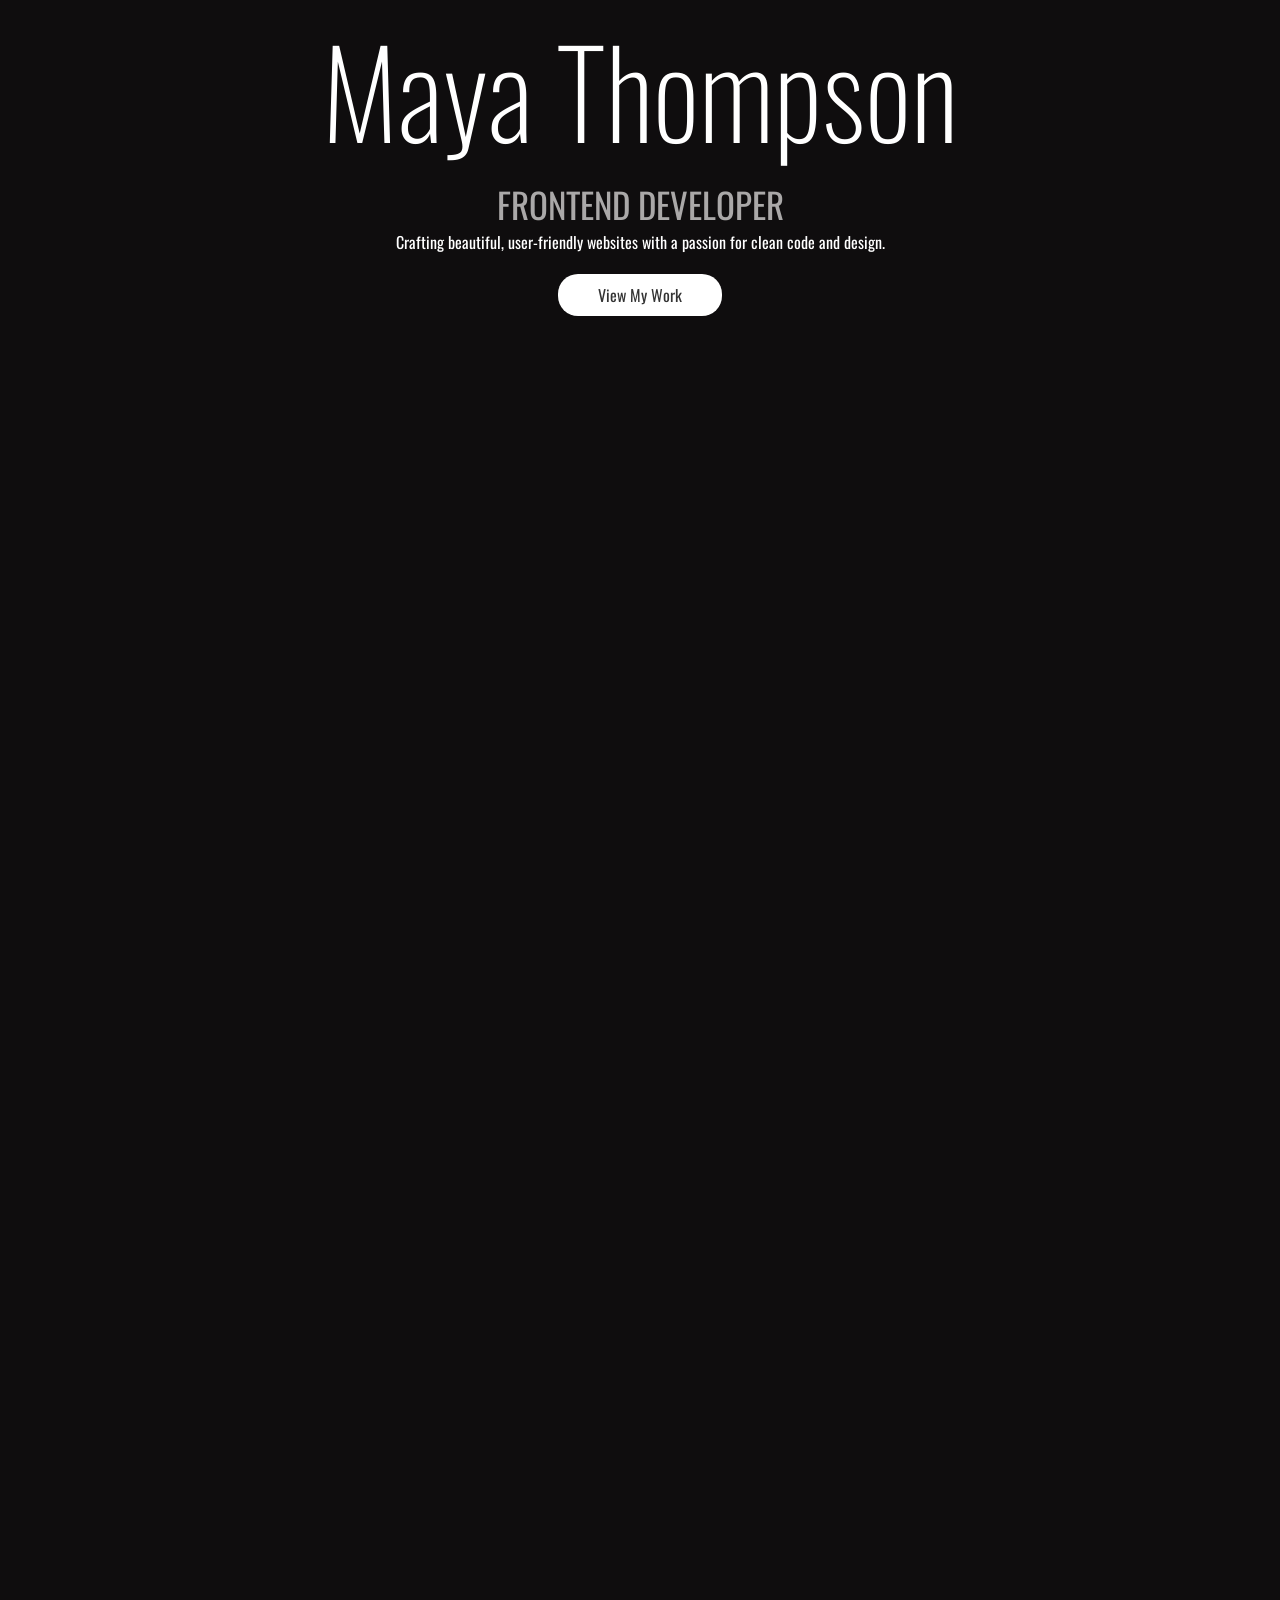
==== index.html @ 7e966d18 "add hero section with text content and basic styling" ====
<!DOCTYPE html>
<html lang="en">
  <head>
    <meta charset="UTF-8" />
    <meta name="viewport" content="width=device-width, initial-scale=1.0" />
    <!-- Google Fonts -->
    <link rel="preconnect" href="https://fonts.googleapis.com" />
    <link rel="preconnect" href="https://fonts.gstatic.com" crossorigin />
    <link
      href="https://fonts.googleapis.com/css2?family=Oswald:wght@200..700&display=swap"
      rel="stylesheet"
    />
    <!-- CSS -->
    <link rel="stylesheet" href="css/styles.css" />
    <!-- JavaScript -->
    <script src="js/script.js" defer></script>
    <title>My Portfolio</title>
  </head>
  <body>
    <section class="intro">
      <h1>Maya Thompson</h1>
      <p id="title">Frontend Developer</p>
      <p id="desc">
        Crafting beautiful, user-friendly websites with a passion for clean code
        and design.
      </p>
      <a href="#portfolio" class="cta-btn">View My Work</a>
    </section>
    <section class="portfolio" id="portfolio" data-speed="0.3">
      <div class="project-card">
        <div class="project-thumbnail">
          <img src="images/por1.jpg" alt="Project 1 Thumbnail" />
        </div>
        <div class="project-info">
          <h2>Project 1 - Rainy Days</h2>
          <p>
            An e-commerce site for the Rainy Days brand using HTML, CSS, and
            JavaScript, featuring product browsing, cart management, and a
            sleek, responsive design.
          </p>
          <a
            href="https://github.com/Mayamariaruth/html-css-course-assignment"
            class="btn"
            target="_blank"
            >GitHub Repo</a
          >
          <a
            href="https://mayamariaruth.github.io/html-css-course-assignment/index.html"
            class="btn"
            target="_blank"
            >Live Demo</a
          >
        </div>
      </div>
    </section>

    <section class="portfolio" data-speed="0.3">
      <div class="project-card">
        <div class="project-thumbnail">
          <img id="img2" src="images/por2.jpg" alt="Project 2 Thumbnail" />
        </div>
        <div class="project-info">
          <h2>Project 2 - Oslo Science Museum</h2>
          <p>
            A playful, responsive website for the Oslo Science Museum using
            HTML, CSS, and JavaScript, designed to engage both children and
            parents.
          </p>
          <a
            href="https://github.com/Mayamariaruth/science-museum"
            class="btn"
            target="_blank"
            >GitHub Repo</a
          >
          <a
            href="https://mayamariaruth.github.io/science-museum/"
            class="btn"
            target="_blank"
            >Live Demo</a
          >
        </div>
      </div>
    </section>

    <section class="portfolio" data-speed="0.3">
      <div class="project-card">
        <div class="project-thumbnail">
          <img id="img3" src="images/por3.jpg" alt="Project 3 Thumbnail" />
        </div>
        <div class="project-info">
          <h2>Project 3 - HotView Labs</h2>
          <p>
            A blog platform for HotView Labs using HTML, CSS, and JavaScript,
            featuring sorting, pagination, and dynamic post management.
          </p>
          <a
            href="https://github.com/NoroffFEU/FED1-PE1-Mayamariaruth"
            class="btn"
            target="_blank"
            >GitHub Repo</a
          >
          <a
            href="https://hotviewlabs1.netlify.app/"
            class="btn"
            target="_blank"
            >Live Demo</a
          >
        </div>
      </div>
    </section>
  </body>
</html>
---- css/styles.css ----
* {
  margin: 0;
  padding: 0;
  box-sizing: border-box;
  font-family: "Oswald", sans-serif;
}

html,
body {
  height: 100%;
  overflow-x: hidden;
  scroll-behavior: smooth;
}

body {
  background: #0f0d0e;
  color: #fff;
}

.intro {
  height: 120vh;
  display: flex;
  flex-direction: column;
  align-items: center;
  text-align: center;
}

.intro h1 {
  font-size: 15vw;
  font-weight: 200;
}

#title {
  text-transform: uppercase;
  color: #aaa8a8;
  font-size: 5vw;
}

#desc {
}

.cta-btn {
  display: inline-block;
  padding: 9px 40px;
  background-color: #fff;
  color: #333;
  text-decoration: none;
  border-radius: 20px;
  margin-top: 20px;
  transition: background-color 0.3s;
}

.cta-btn:hover {
  background-color: #aaa8a8;
}

section.portfolio {
  display: flex;
  justify-content: center;
  align-items: center;
  flex-direction: column;
  width: 100%;
  min-height: 100vh;
  overflow: hidden;
  scroll-snap-align: start;
  scroll-snap-type: y mandatory;
}

.project-card {
  width: 80%;
  height: 100%;
  max-width: 800px;
  overflow: hidden;
  transition: transform 0.3s ease-in-out;
}

.project-thumbnail {
  width: 100%;
  max-height: 500px;
  overflow: hidden;
  position: relative;
}

.project-thumbnail img {
  width: 100%;
  height: 100%;
  object-fit: cover;
  object-position: top;
}

.project-info {
  padding: 20px;
  text-align: center;
}

.project-info h2 {
  font-size: 1.5rem;
  color: #fff;
  margin-bottom: 10px;
}

.project-info p {
  font-size: 1rem;
  color: #aaa8a8;
  margin-bottom: 20px;
}

.btn {
  display: inline-block;
  padding: 10px 40px;
  background-color: #fff;
  color: #333;
  text-decoration: none;
  border-radius: 20px;
  margin: 10px 0;
  transition: background-color 0.3s;
  margin-right: 10px;
}

.btn:hover {
  background-color: #aaa8a8;
}

/* Parallax Effect */
section.portfolio {
  position: relative;
  will-change: transform;
  transition: transform 0.1s linear;
}

@media (min-width: 768px) {
  .intro h1 {
    font-size: 120px;
  }

  #title {
    font-size: 35px;
  }
}
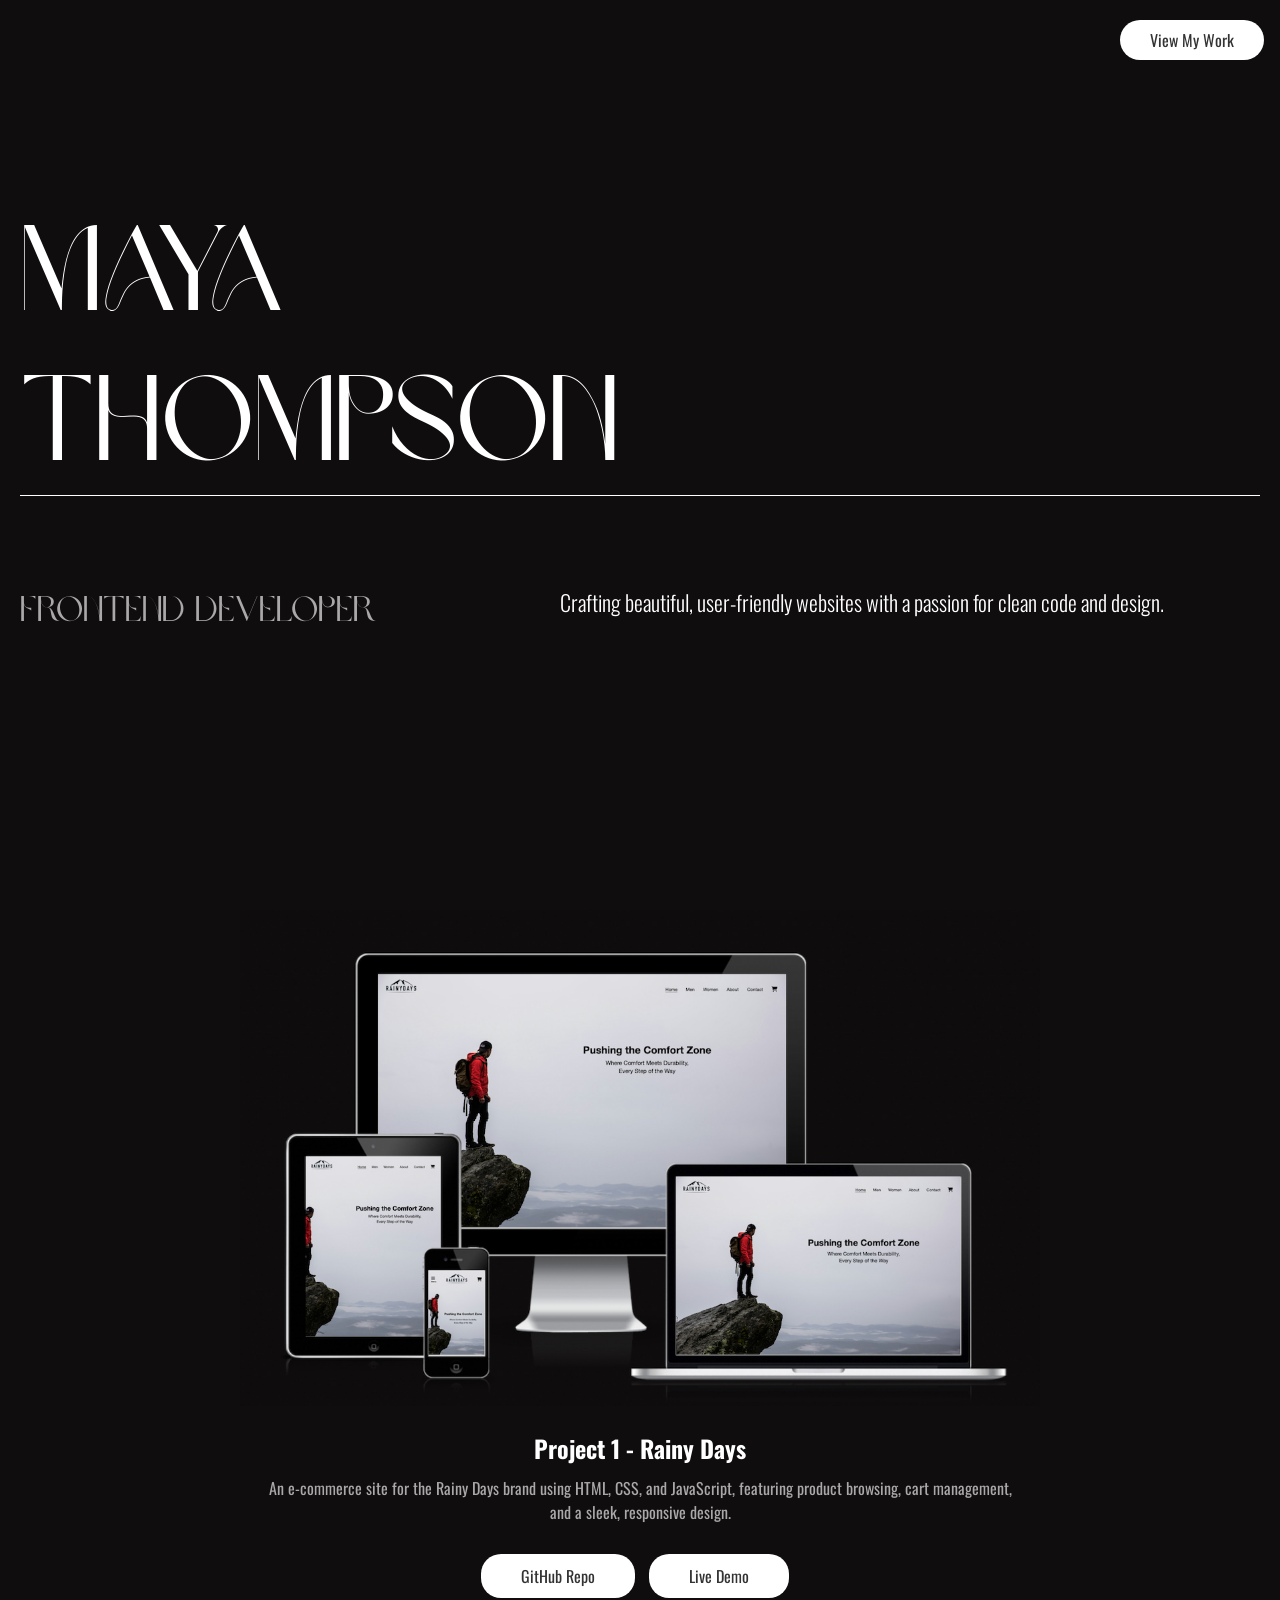
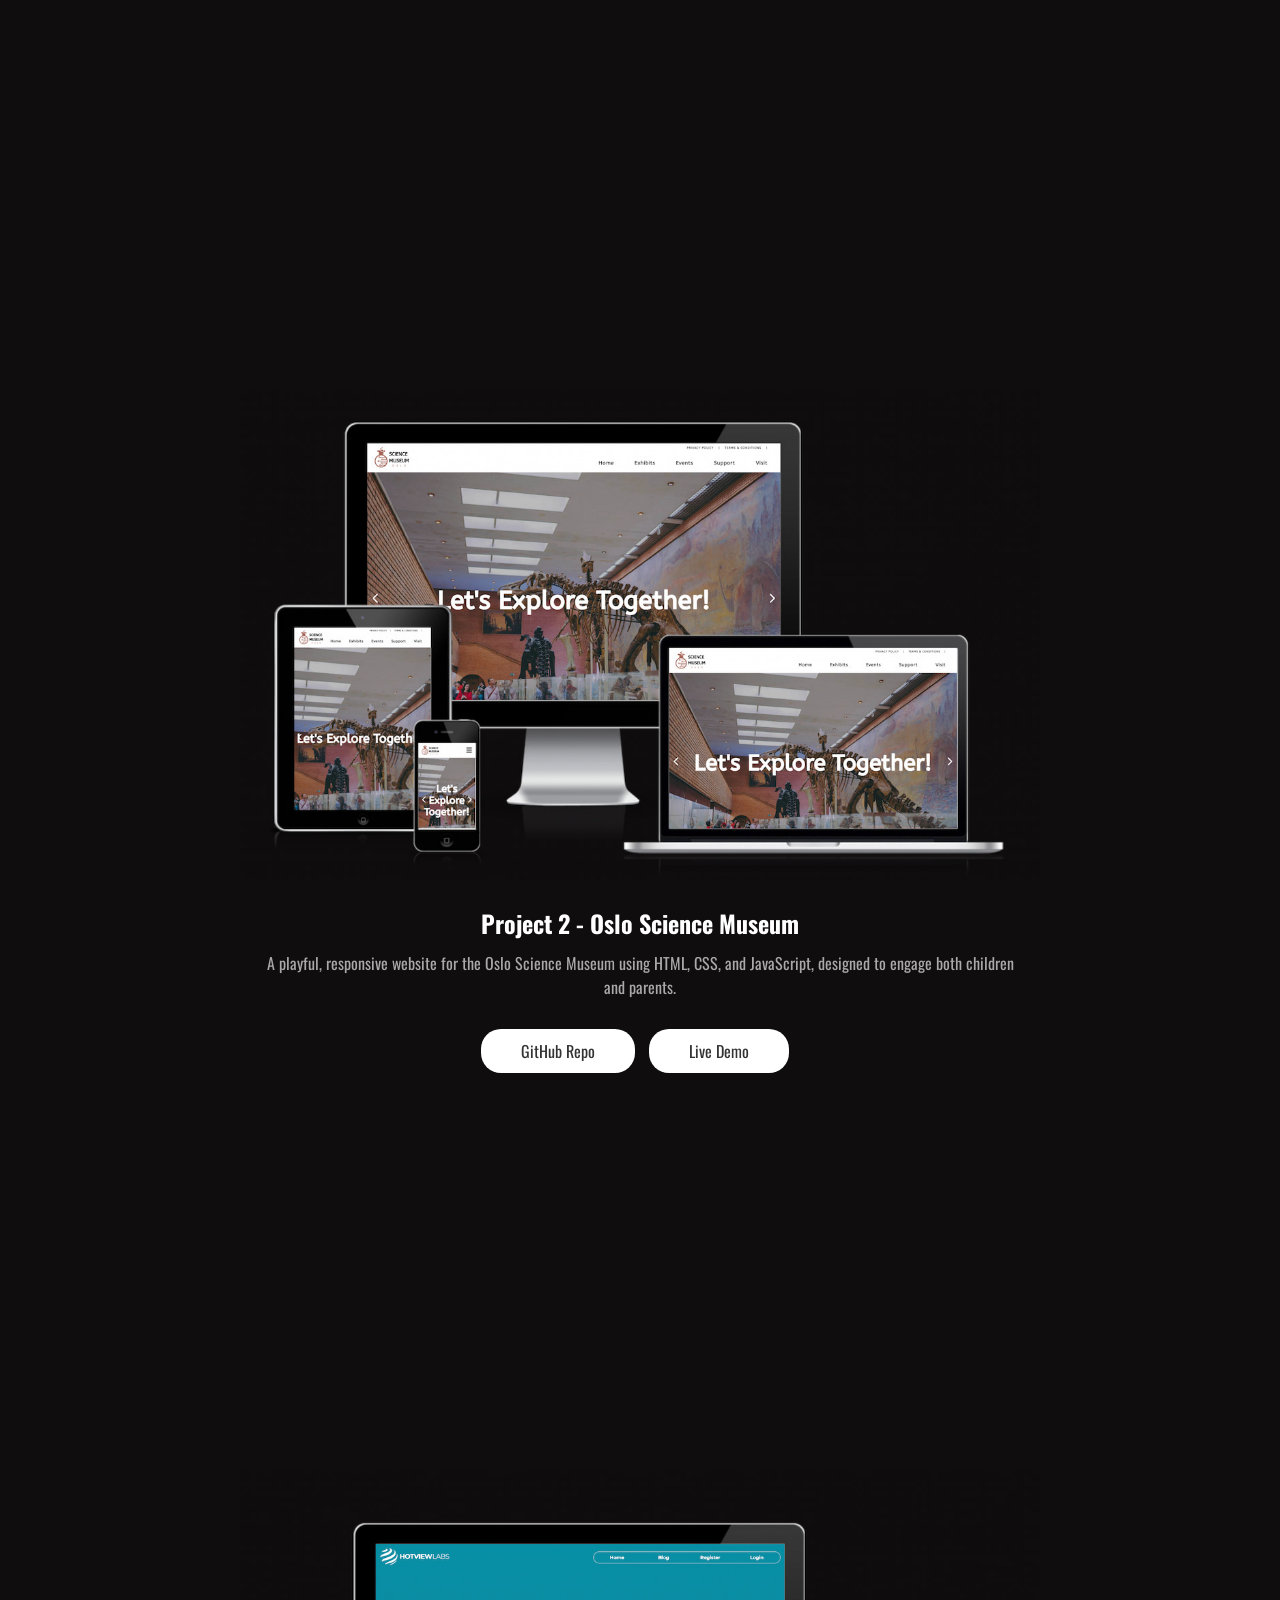
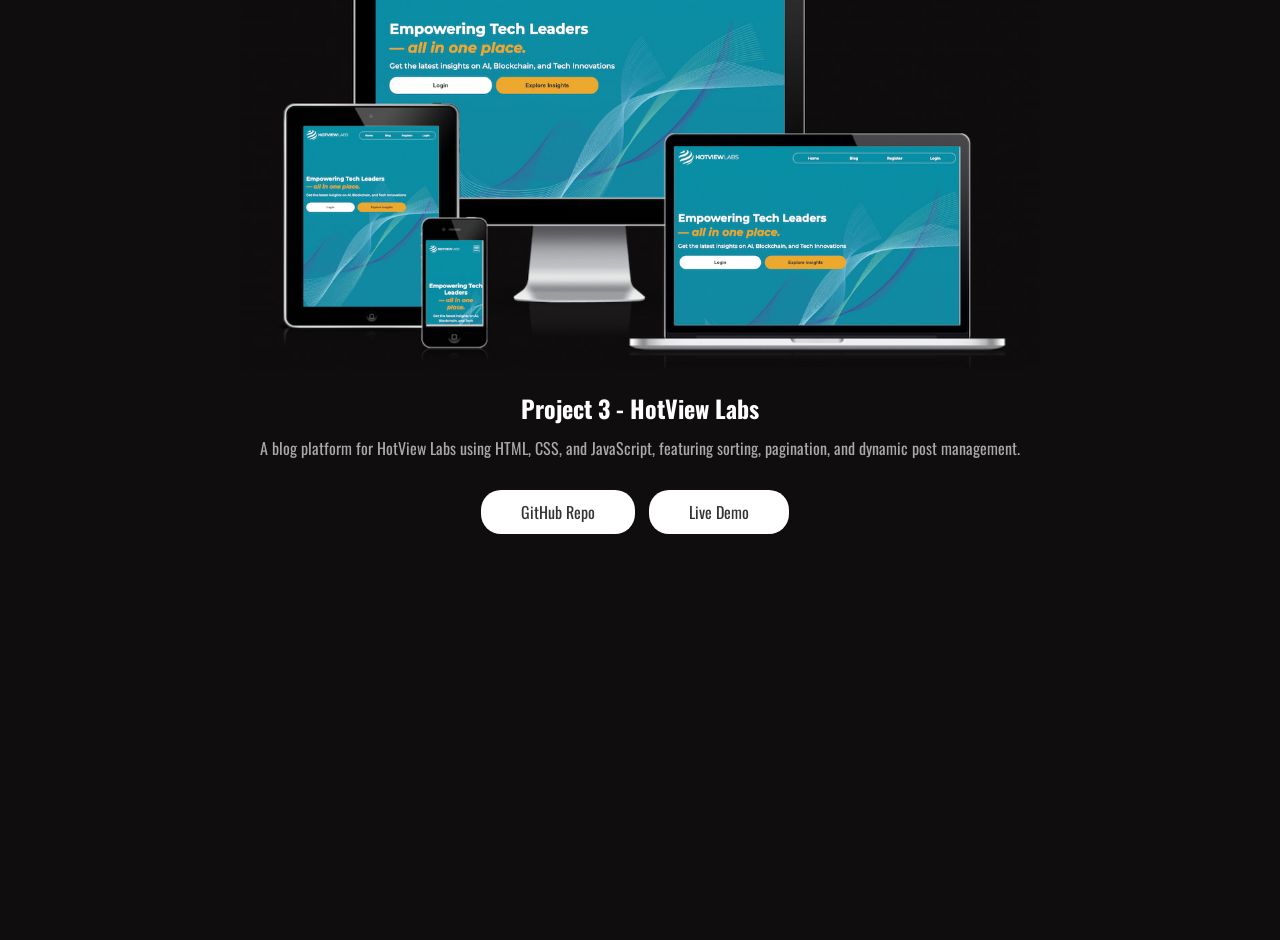
==== commit 77896961: "update scroll code in js and update styling on hero section" ====
--- a/index.html
+++ b/index.html
@@ -18,13 +18,24 @@
   </head>
   <body>
     <section class="intro">
-      <h1>Maya Thompson</h1>
-      <p id="title">Frontend Developer</p>
-      <p id="desc">
-        Crafting beautiful, user-friendly websites with a passion for clean code
-        and design.
-      </p>
-      <a href="#portfolio" class="cta-btn">View My Work</a>
+      <div class="cta-container">
+        <a href="#portfolio" class="cta-btn">View My Work</a>
+      </div>
+      <div class="heading">
+        <h1>Maya Thompson</h1>
+        <div id="divider"></div>
+      </div>
+      <div class="grid">
+        <div class="title-container">
+          <p id="title">Frontend Developer</p>
+        </div>
+        <div class="text-container">
+          <p id="desc">
+            Crafting beautiful, user-friendly websites with a passion for clean
+            code and design.
+          </p>
+        </div>
+      </div>
     </section>
     <section class="portfolio" id="portfolio" data-speed="0.3">
       <div class="project-card">
--- a/css/styles.css
+++ b/css/styles.css
@@ -1,3 +1,9 @@
+/* Downloaded font */
+@font-face {
+  font-family: "Brown Sugar";
+  src: url("../assets/font/brown-sugar.ttf") format("truetype");
+}
+
 * {
   margin: 0;
   padding: 0;
@@ -7,9 +13,11 @@
 
 html,
 body {
-  height: 100%;
+  min-height: 100vh;
   overflow-x: hidden;
   scroll-behavior: smooth;
+  overflow-y: scroll;
+  scroll-snap-type: y mandatory;
 }
 
 body {
@@ -18,30 +26,68 @@
 }
 
 .intro {
-  height: 120vh;
+  height: 100vh;
+}
+
+.heading {
+  position: relative;
+  top: 15%;
+}
+
+.heading h1 {
+  font-size: 15vw;
+  font-weight: 200;
+  margin-left: 20px;
+  font-family: "Brown Sugar", sans-serif;
+  max-width: 800px;
+}
+
+#divider {
+  width: auto;
+  height: 1px;
+  margin: 0 20px;
+  background-color: #fff;
+}
+
+.grid {
+  position: relative;
+  top: 25%;
   display: flex;
   flex-direction: column;
-  align-items: center;
-  text-align: center;
-}
-
-.intro h1 {
-  font-size: 15vw;
-  font-weight: 200;
+  margin-left: 20px;
+  gap: 20px;
+}
+
+.title-container {
+  flex: 2;
 }
 
 #title {
   text-transform: uppercase;
   color: #aaa8a8;
   font-size: 5vw;
+  font-family: "Brown Sugar", sans-serif;
+}
+
+.text-container {
+  width: 60%;
+  max-width: 500px;
 }
 
 #desc {
+  font-weight: 300;
+  font-size: 3.5vw;
+}
+
+.cta-container {
+  display: flex;
+  justify-content: end;
+  margin-right: 16px;
 }
 
 .cta-btn {
   display: inline-block;
-  padding: 9px 40px;
+  padding: 8px 30px;
   background-color: #fff;
   color: #333;
   text-decoration: none;
@@ -55,15 +101,17 @@
 }
 
 section.portfolio {
+  position: relative;
   display: flex;
   justify-content: center;
   align-items: center;
   flex-direction: column;
   width: 100%;
-  min-height: 100vh;
+  height: 120vh;
   overflow: hidden;
-  scroll-snap-align: start;
+  scroll-snap-align: center;
   scroll-snap-type: y mandatory;
+  padding-top: 10px;
 }
 
 .project-card {
@@ -133,7 +181,25 @@
     font-size: 120px;
   }
 
+  .grid {
+    gap: 25px;
+    flex-direction: row;
+    align-items: center;
+    margin-right: 20px;
+  }
+
+  #desc {
+    font-size: 22px;
+    padding-bottom: 15px;
+  }
+
   #title {
     font-size: 35px;
   }
 }
+
+@media (min-width: 1100px) {
+  .text-container {
+    max-width: 700px;
+  }
+}
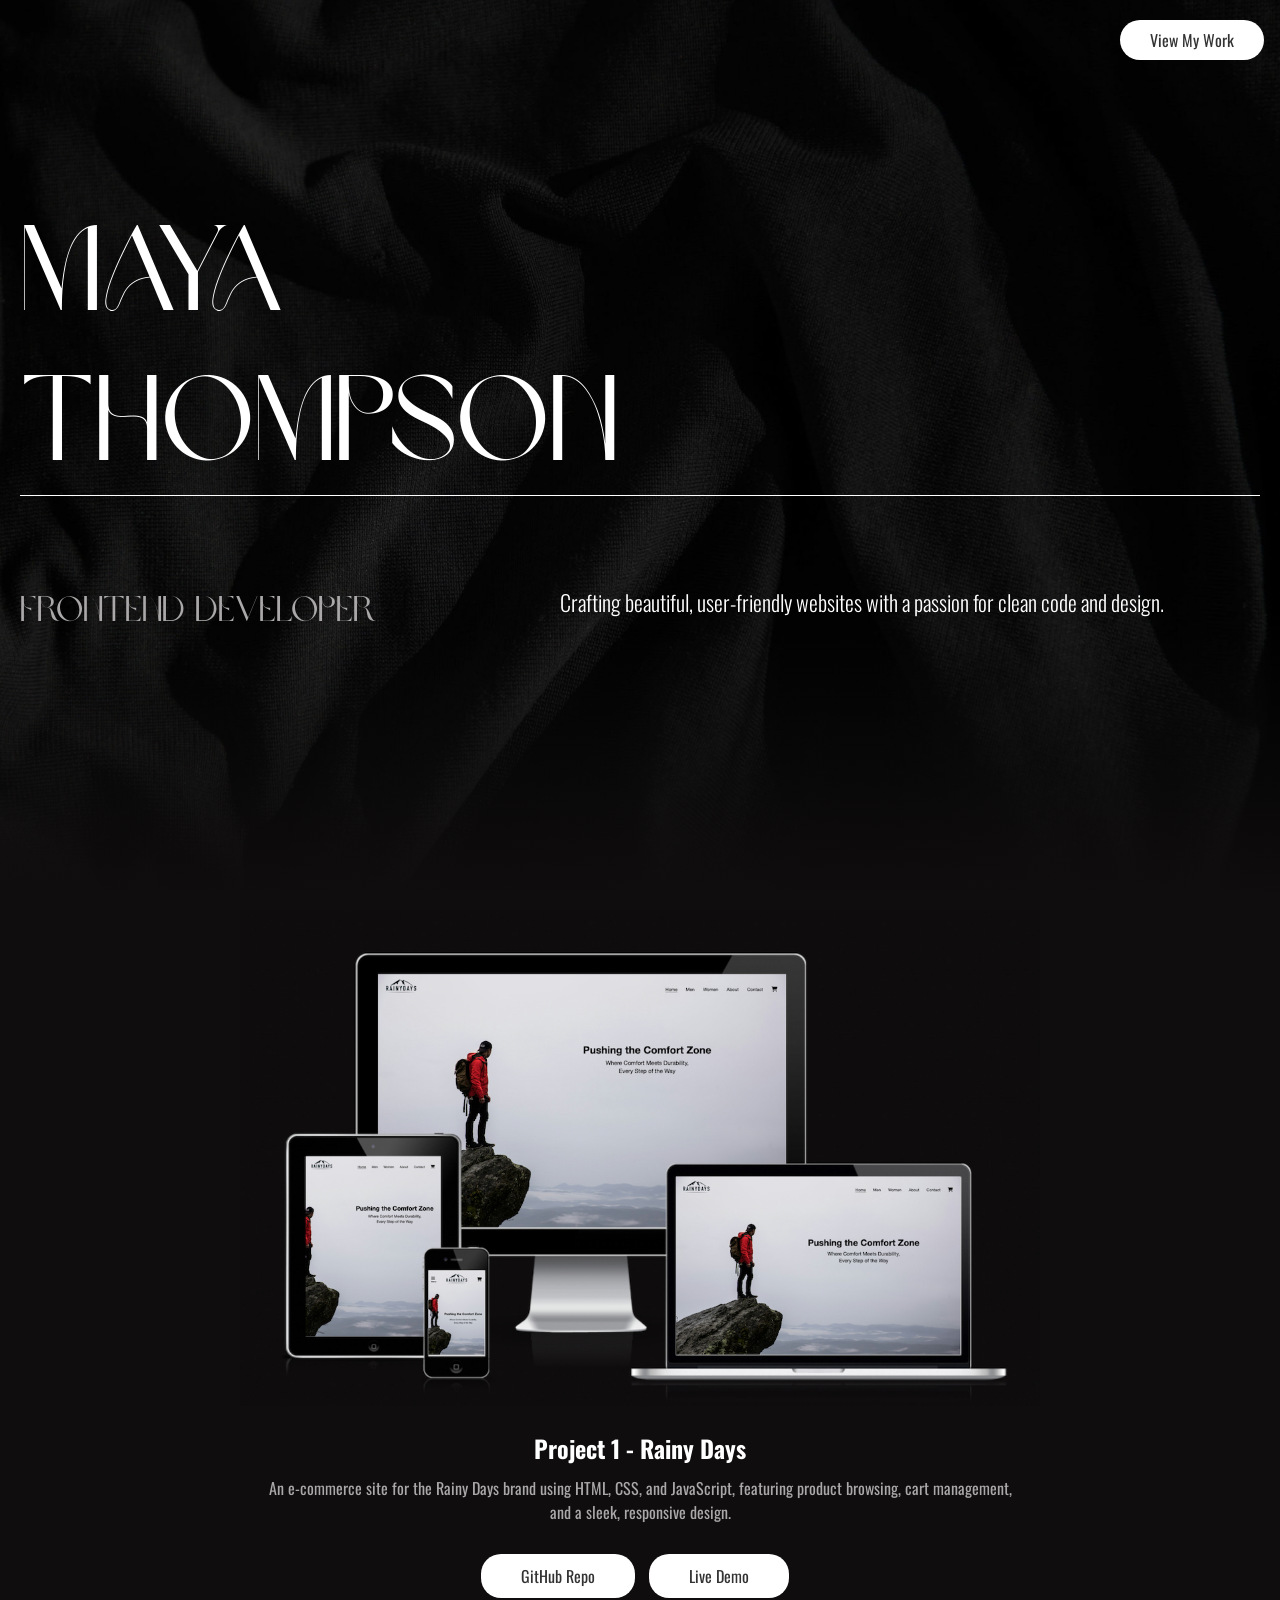
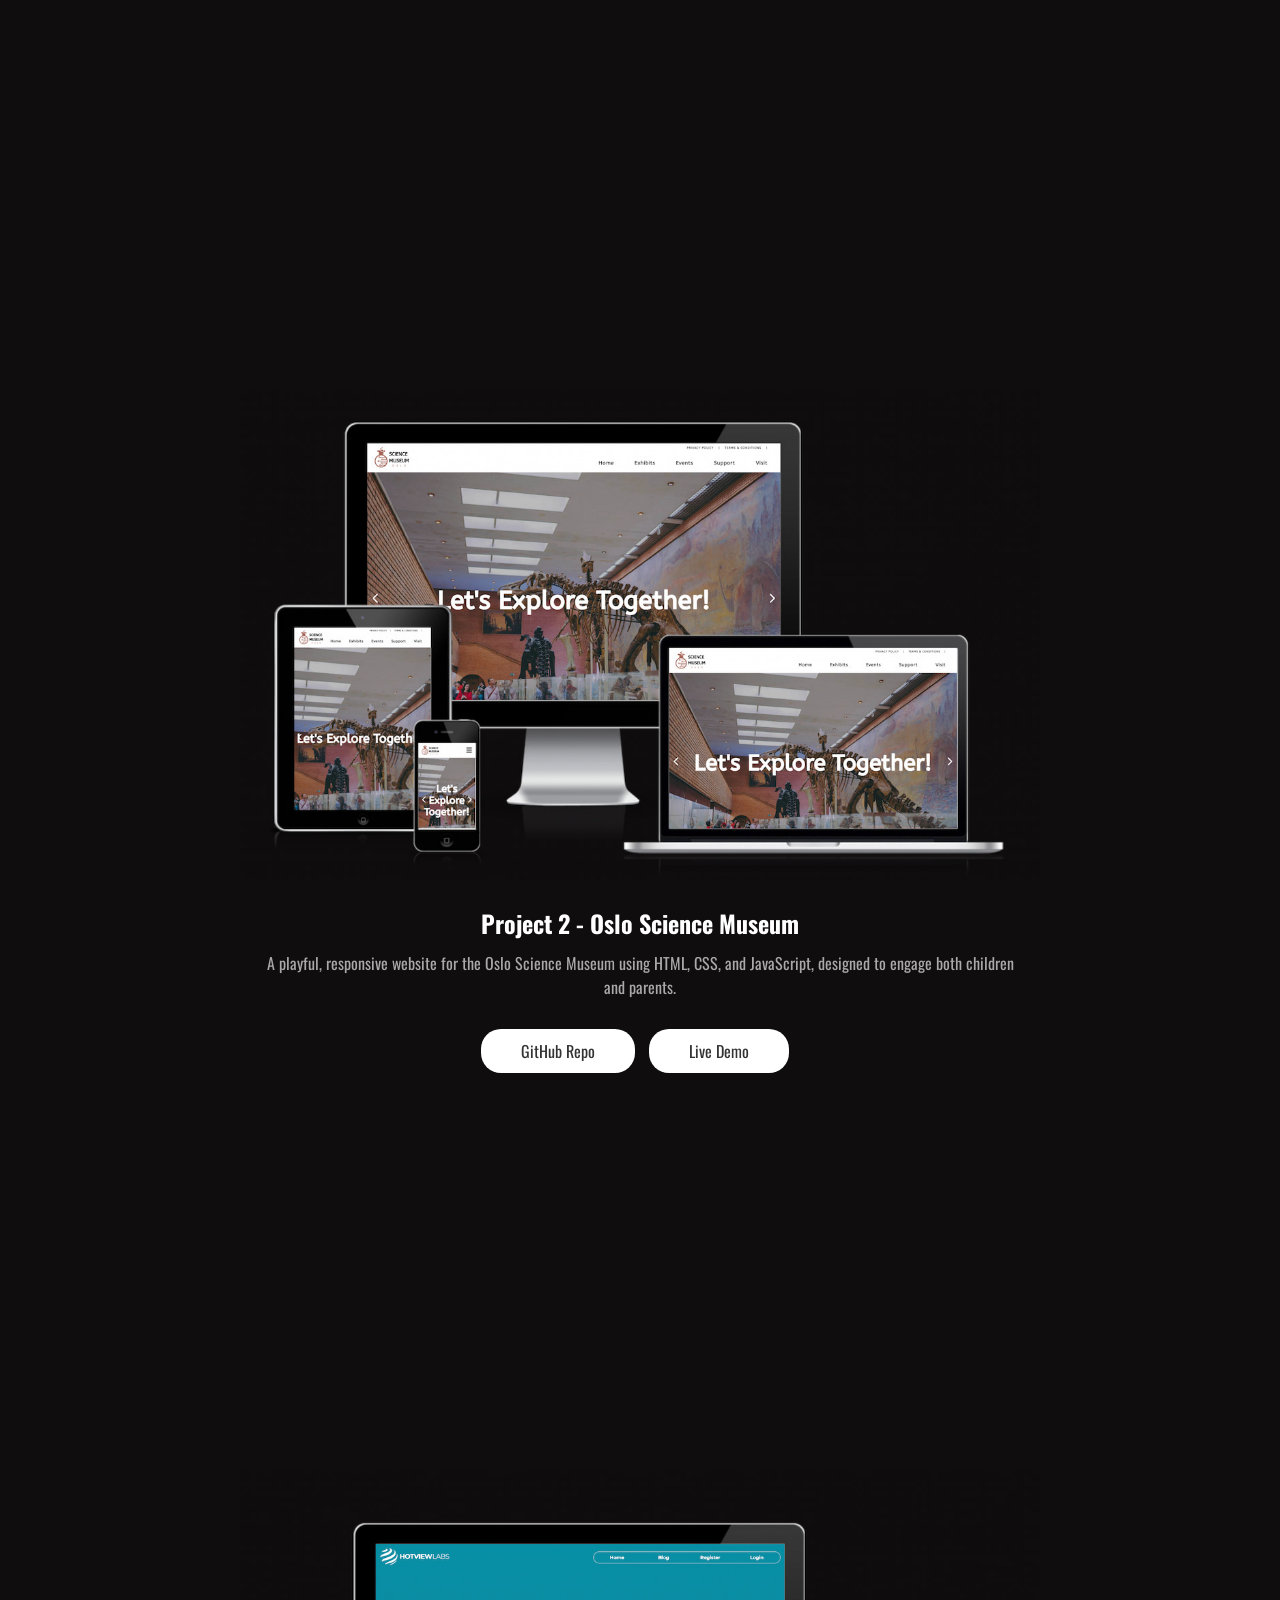
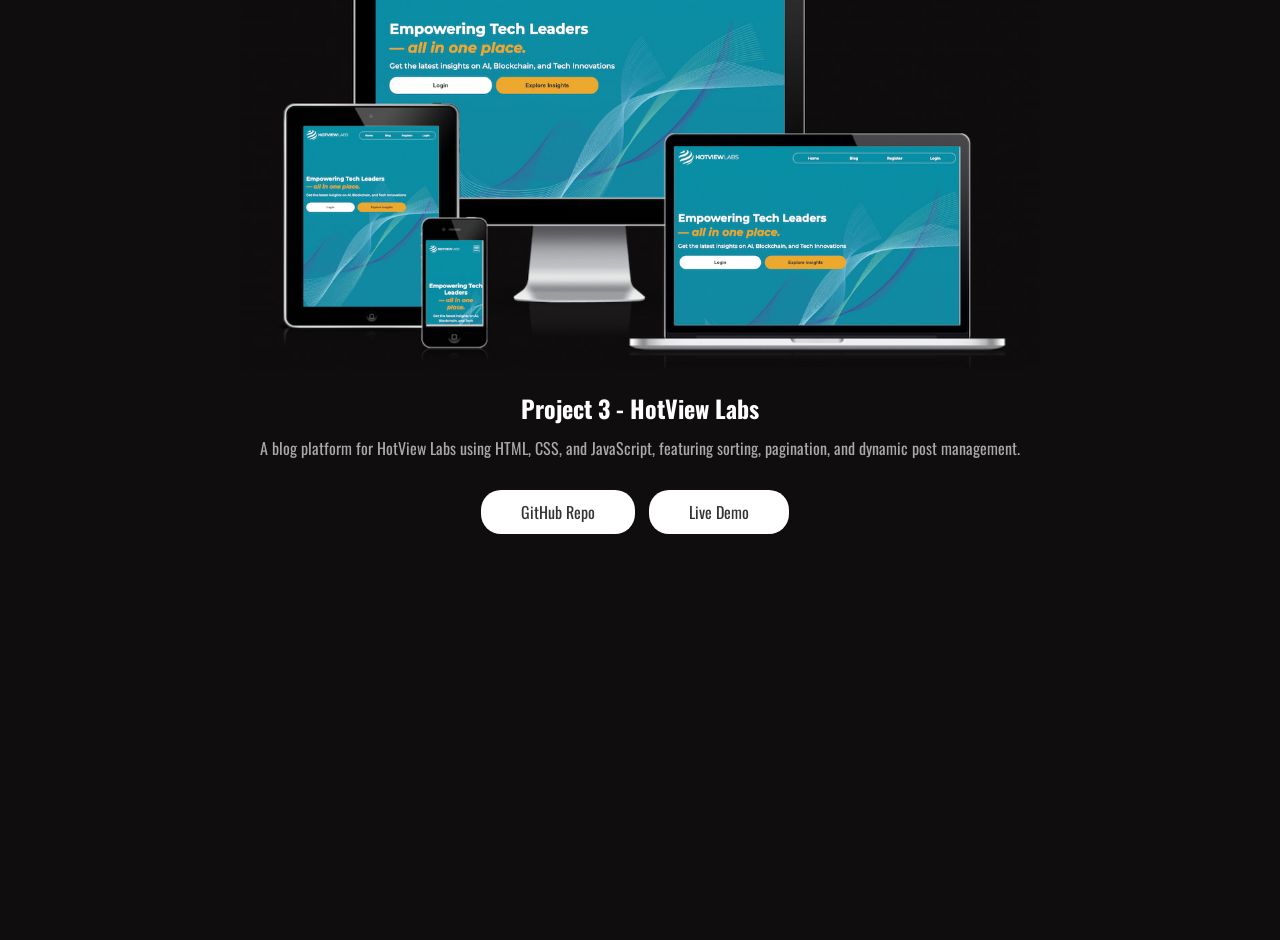
==== commit b27dd35b: "add background to hero section" ====
--- a/index.html
+++ b/index.html
@@ -40,7 +40,7 @@
     <section class="portfolio" id="portfolio" data-speed="0.3">
       <div class="project-card">
         <div class="project-thumbnail">
-          <img src="images/por1.jpg" alt="Project 1 Thumbnail" />
+          <img src="assets/images/por1.jpg" alt="Project 1 Thumbnail" />
         </div>
         <div class="project-info">
           <h2>Project 1 - Rainy Days</h2>
@@ -68,7 +68,11 @@
     <section class="portfolio" data-speed="0.3">
       <div class="project-card">
         <div class="project-thumbnail">
-          <img id="img2" src="images/por2.jpg" alt="Project 2 Thumbnail" />
+          <img
+            id="img2"
+            src="assets/images/por2.jpg"
+            alt="Project 2 Thumbnail"
+          />
         </div>
         <div class="project-info">
           <h2>Project 2 - Oslo Science Museum</h2>
@@ -96,7 +100,11 @@
     <section class="portfolio" data-speed="0.3">
       <div class="project-card">
         <div class="project-thumbnail">
-          <img id="img3" src="images/por3.jpg" alt="Project 3 Thumbnail" />
+          <img
+            id="img3"
+            src="assets/images/por3.jpg"
+            alt="Project 3 Thumbnail"
+          />
         </div>
         <div class="project-info">
           <h2>Project 3 - HotView Labs</h2>
--- a/css/styles.css
+++ b/css/styles.css
@@ -27,6 +27,10 @@
 
 .intro {
   height: 100vh;
+  background-image: linear-gradient(to bottom, rgba(15, 13, 14, 0) 70%, #0f0d0e),
+    url(../assets/images/hero.jpg);
+  background-size: cover;
+  background-position: center;
 }
 
 .heading {
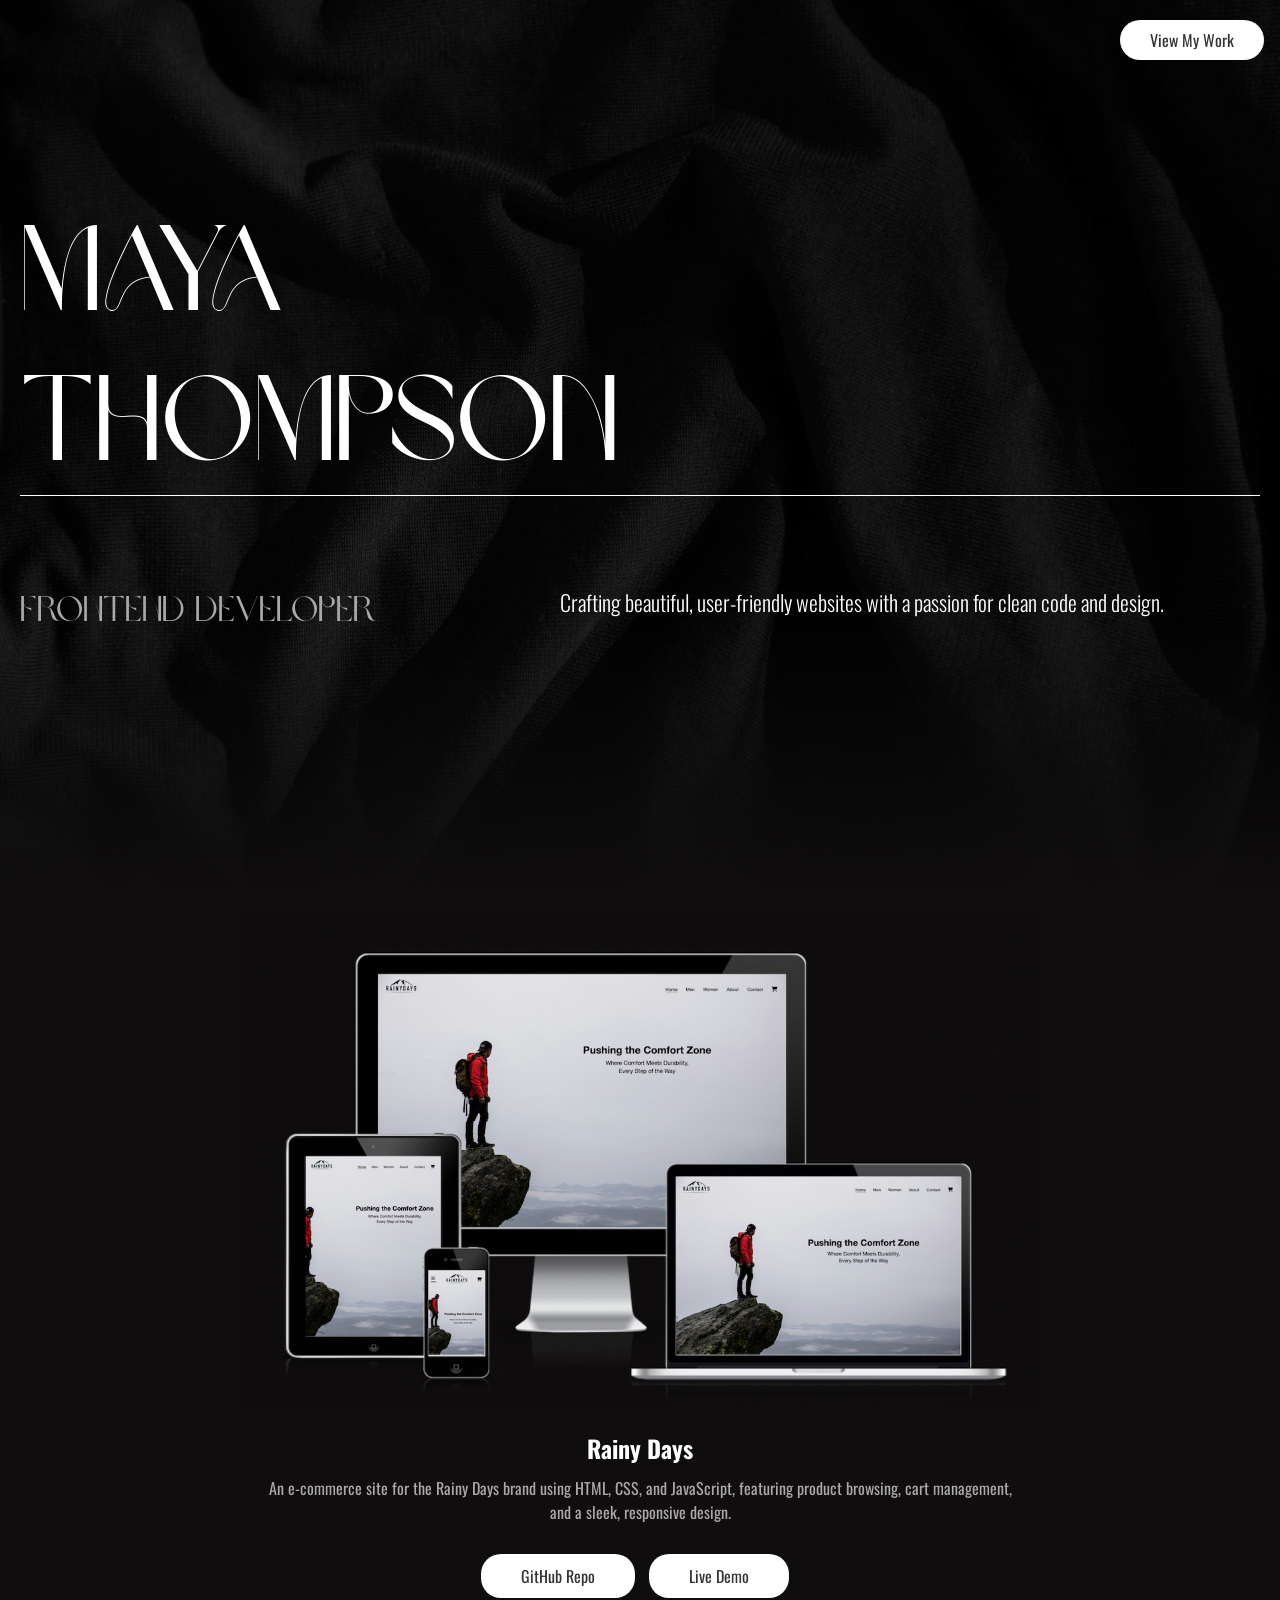
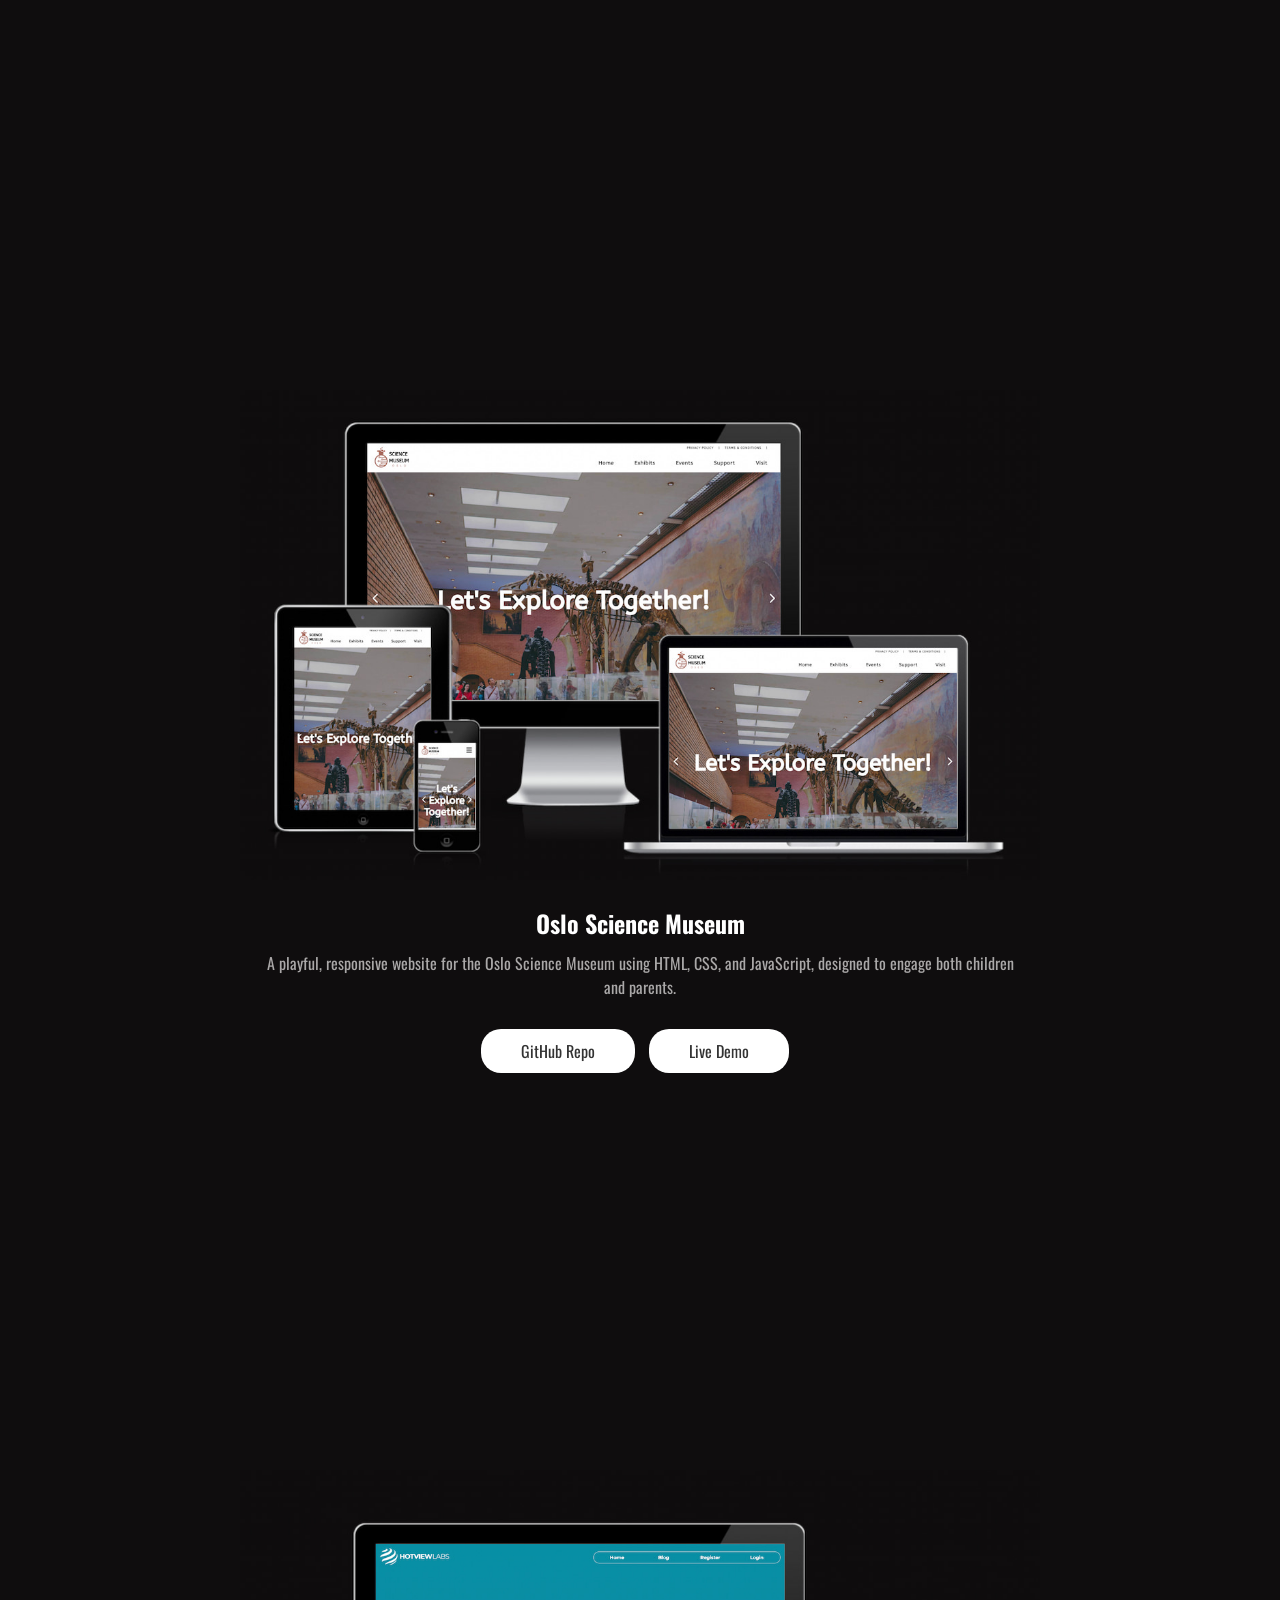
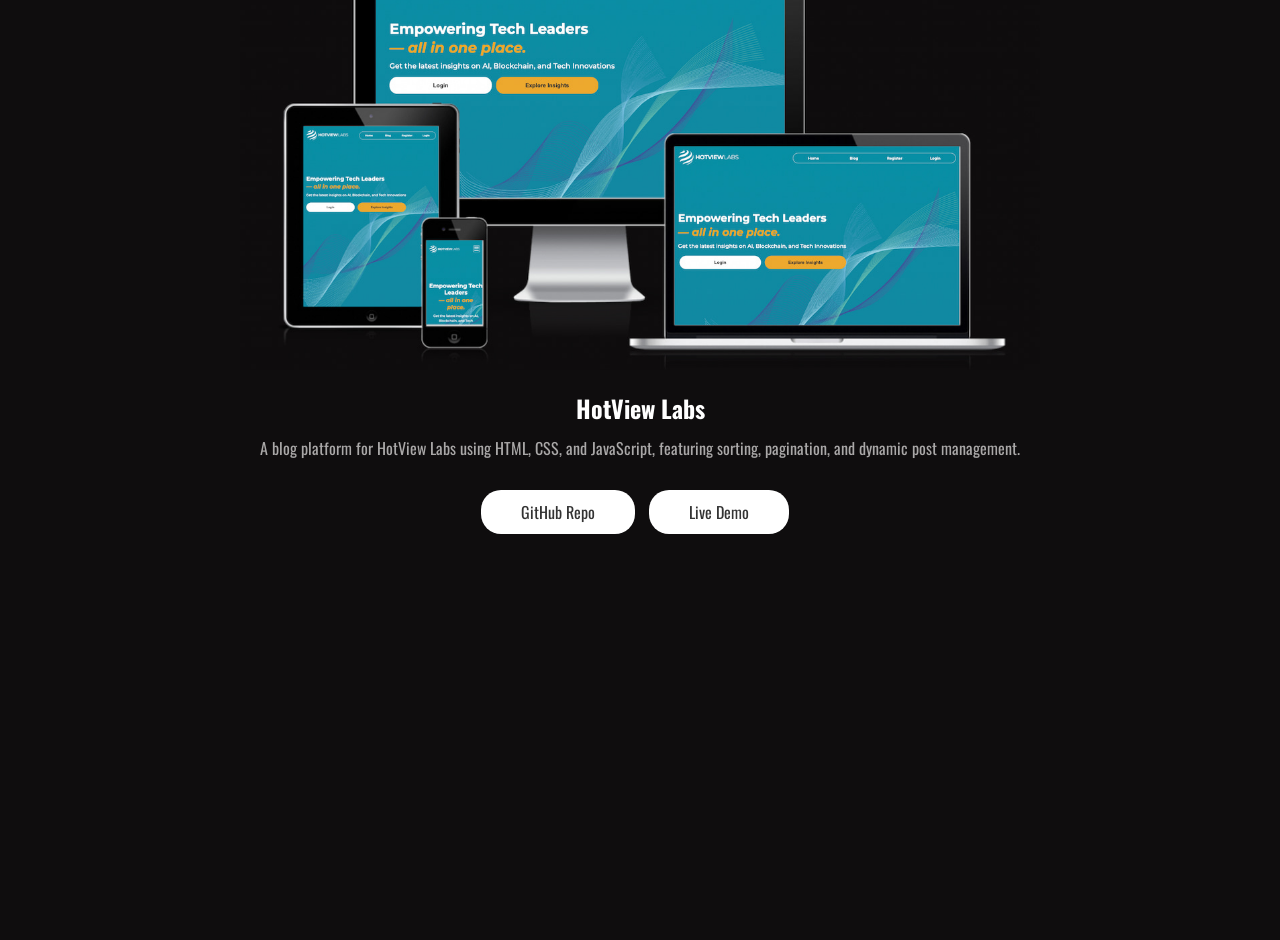
==== commit 3699d2c9: "add content to readme file" ====
--- a/index.html
+++ b/index.html
@@ -43,7 +43,7 @@
           <img src="assets/images/por1.jpg" alt="Project 1 Thumbnail" />
         </div>
         <div class="project-info">
-          <h2>Project 1 - Rainy Days</h2>
+          <h2>Rainy Days</h2>
           <p>
             An e-commerce site for the Rainy Days brand using HTML, CSS, and
             JavaScript, featuring product browsing, cart management, and a
@@ -75,7 +75,7 @@
           />
         </div>
         <div class="project-info">
-          <h2>Project 2 - Oslo Science Museum</h2>
+          <h2>Oslo Science Museum</h2>
           <p>
             A playful, responsive website for the Oslo Science Museum using
             HTML, CSS, and JavaScript, designed to engage both children and
@@ -107,7 +107,7 @@
           />
         </div>
         <div class="project-info">
-          <h2>Project 3 - HotView Labs</h2>
+          <h2>HotView Labs</h2>
           <p>
             A blog platform for HotView Labs using HTML, CSS, and JavaScript,
             featuring sorting, pagination, and dynamic post management.
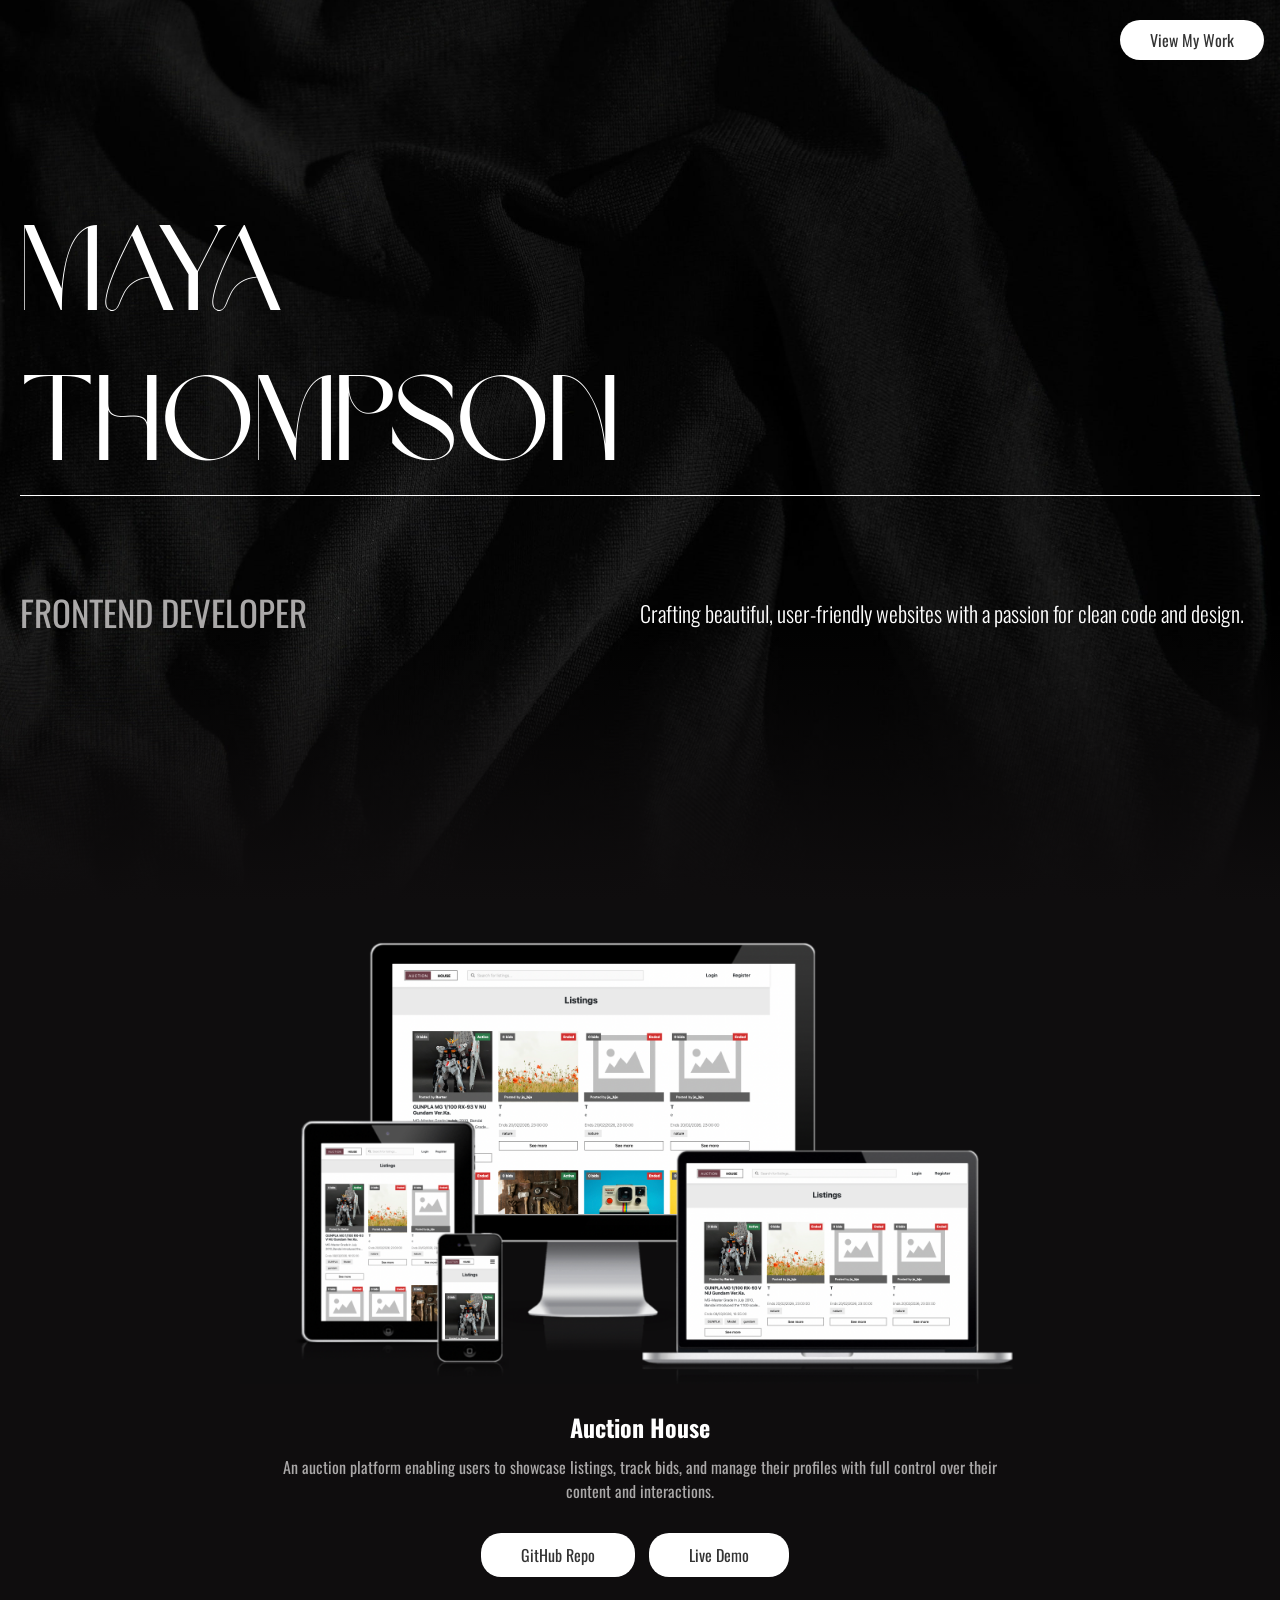
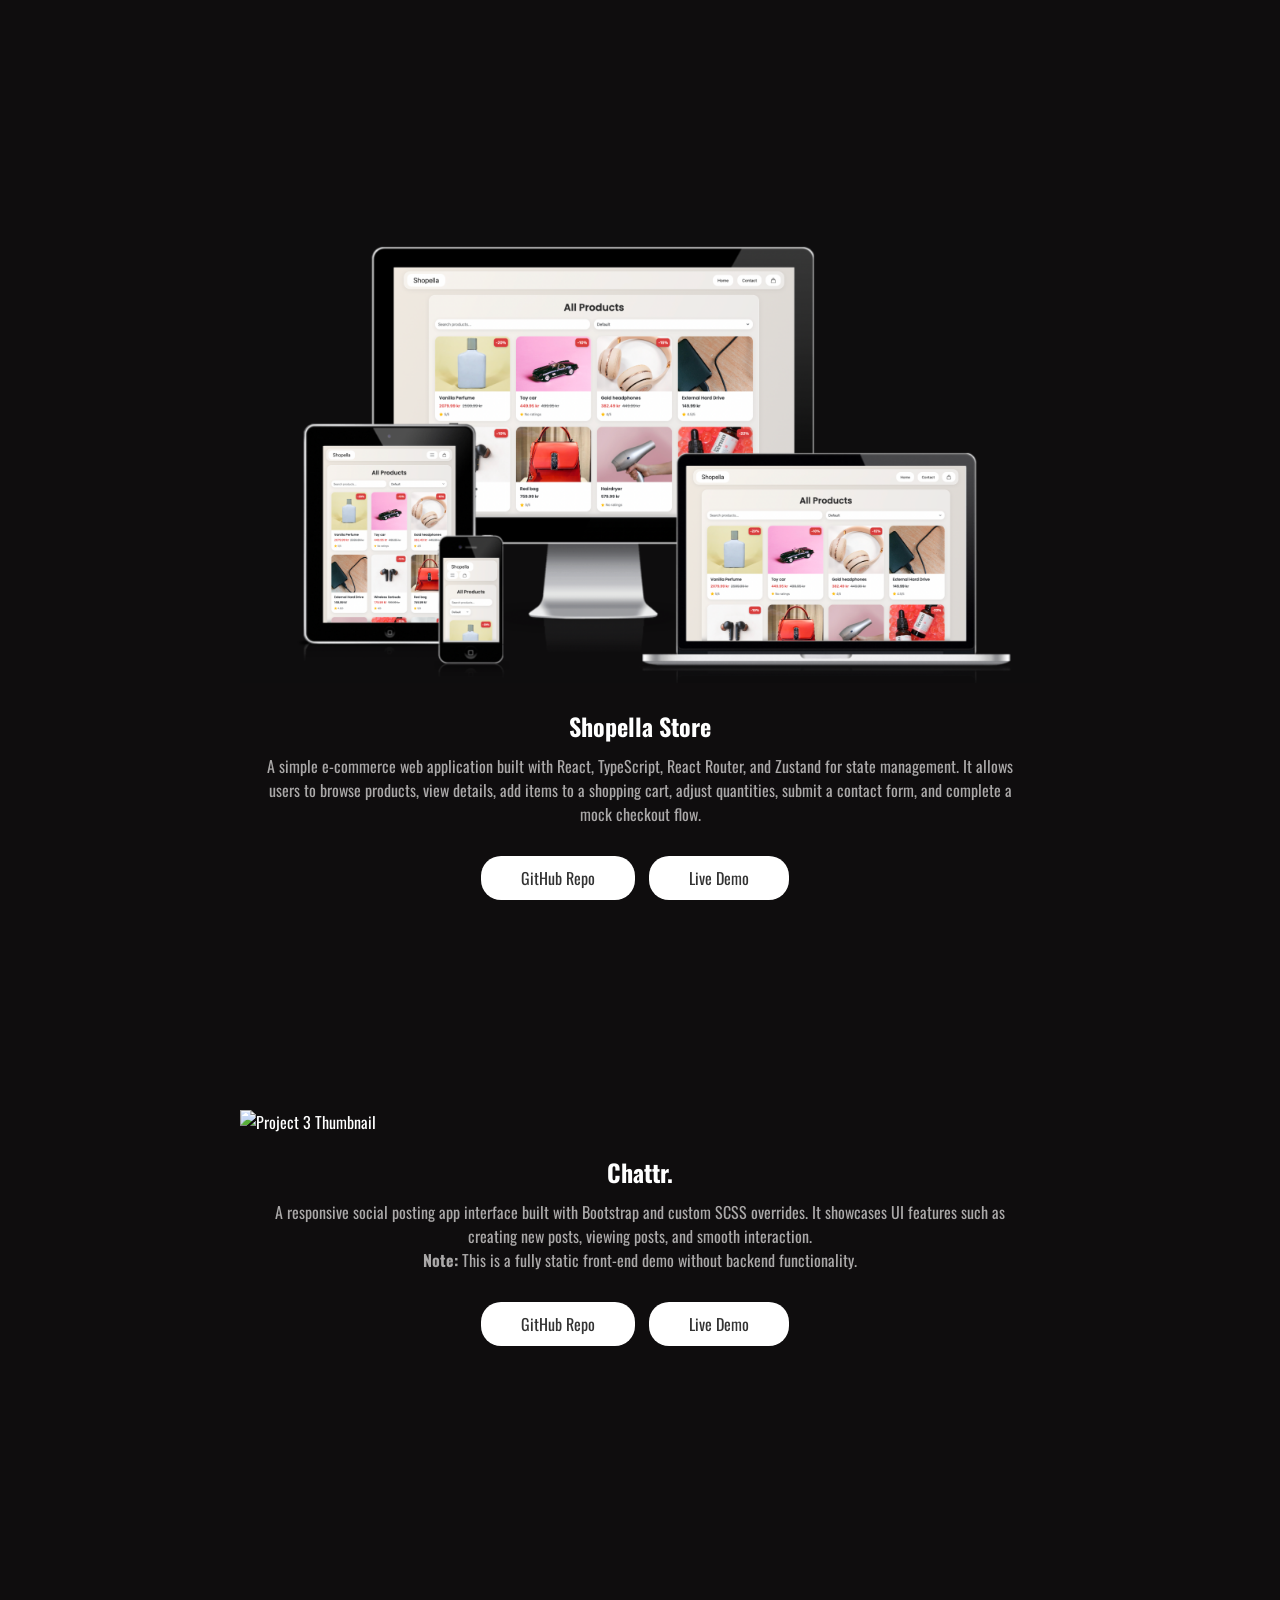
==== commit 746661db: "update project info to new school projects with new links and images" ====
--- a/index.html
+++ b/index.html
@@ -1,4 +1,4 @@
-<!DOCTYPE html>
+<!doctype html>
 <html lang="en">
   <head>
     <meta charset="UTF-8" />
@@ -40,23 +40,23 @@
     <section class="portfolio" id="portfolio" data-speed="0.3">
       <div class="project-card">
         <div class="project-thumbnail">
-          <img src="assets/images/por1.jpg" alt="Project 1 Thumbnail" />
+          <img src="assets/images/auction.png" alt="Project 1 Thumbnail" />
         </div>
         <div class="project-info">
-          <h2>Rainy Days</h2>
+          <h2>Auction House</h2>
           <p>
-            An e-commerce site for the Rainy Days brand using HTML, CSS, and
-            JavaScript, featuring product browsing, cart management, and a
-            sleek, responsive design.
+            An auction platform enabling users to showcase listings, track bids,
+            and manage their profiles with full control over their content and
+            interactions.
           </p>
           <a
-            href="https://github.com/Mayamariaruth/html-css-course-assignment"
+            href="https://github.com/Mayamariaruth/auctionhouse"
             class="btn"
             target="_blank"
             >GitHub Repo</a
           >
           <a
-            href="https://mayamariaruth.github.io/html-css-course-assignment/index.html"
+            href="https://mayamariaruth.github.io/auctionhouse/"
             class="btn"
             target="_blank"
             >Live Demo</a
@@ -70,25 +70,27 @@
         <div class="project-thumbnail">
           <img
             id="img2"
-            src="assets/images/por2.jpg"
+            src="assets/images/shop.png"
             alt="Project 2 Thumbnail"
           />
         </div>
         <div class="project-info">
-          <h2>Oslo Science Museum</h2>
+          <h2>Shopella Store</h2>
           <p>
-            A playful, responsive website for the Oslo Science Museum using
-            HTML, CSS, and JavaScript, designed to engage both children and
-            parents.
+            A simple e-commerce web application built with React, TypeScript,
+            React Router, and Zustand for state management. It allows users to
+            browse products, view details, add items to a shopping cart, adjust
+            quantities, submit a contact form, and complete a mock checkout
+            flow.
           </p>
           <a
-            href="https://github.com/Mayamariaruth/science-museum"
+            href="https://github.com/NoroffFEU/jsfw-2025-v1-javascript-frameworks-ca"
             class="btn"
             target="_blank"
             >GitHub Repo</a
           >
           <a
-            href="https://mayamariaruth.github.io/science-museum/"
+            href="https://shopellastore.netlify.app/"
             class="btn"
             target="_blank"
             >Live Demo</a
@@ -107,19 +109,22 @@
           />
         </div>
         <div class="project-info">
-          <h2>HotView Labs</h2>
+          <h2>Chattr.</h2>
           <p>
-            A blog platform for HotView Labs using HTML, CSS, and JavaScript,
-            featuring sorting, pagination, and dynamic post management.
+            A responsive social posting app interface built with Bootstrap and
+            custom SCSS overrides. It showcases UI features such as creating new
+            posts, viewing posts, and smooth interaction.
+            <br /><strong>Note:</strong> This is a fully static front-end demo
+            without backend functionality.
           </p>
           <a
-            href="https://github.com/NoroffFEU/FED1-PE1-Mayamariaruth"
+            href="https://github.com/Mayamariaruth/css-repo-cs"
             class="btn"
             target="_blank"
             >GitHub Repo</a
           >
           <a
-            href="https://hotviewlabs1.netlify.app/"
+            href="https://mayamariaruth.github.io/css-repo-cs/"
             class="btn"
             target="_blank"
             >Live Demo</a
--- a/css/styles.css
+++ b/css/styles.css
@@ -4,6 +4,7 @@
   src: url("../assets/font/brown-sugar.ttf") format("truetype");
 }
 
+/* General styles */
 * {
   margin: 0;
   padding: 0;
@@ -15,9 +16,8 @@
 body {
   min-height: 100vh;
   overflow-x: hidden;
+  overflow-y: hidden;
   scroll-behavior: smooth;
-  overflow-y: scroll;
-  scroll-snap-type: y mandatory;
 }
 
 body {
@@ -25,17 +25,33 @@
   color: #fff;
 }
 
+/* Main styling */
 .intro {
   height: 100vh;
-  background-image: linear-gradient(to bottom, rgba(15, 13, 14, 0) 70%, #0f0d0e),
+  background-image:
+    linear-gradient(to bottom, rgba(15, 13, 14, 0) 70%, #0f0d0e),
     url(../assets/images/hero.jpg);
   background-size: cover;
   background-position: center;
 }
 
+@keyframes fadeInUp {
+  from {
+    opacity: 0;
+    transform: translateY(20px);
+  }
+  to {
+    opacity: 1;
+    transform: translateY(0);
+  }
+}
+
 .heading {
   position: relative;
   top: 15%;
+  opacity: 0;
+  animation: fadeInUp 1s ease-out forwards;
+  animation-delay: 0.3s;
 }
 
 .heading h1 {
@@ -43,7 +59,7 @@
   font-weight: 200;
   margin-left: 20px;
   font-family: "Brown Sugar", sans-serif;
-  max-width: 800px;
+  max-width: 600px;
 }
 
 #divider {
@@ -70,7 +86,9 @@
   text-transform: uppercase;
   color: #aaa8a8;
   font-size: 5vw;
-  font-family: "Brown Sugar", sans-serif;
+  opacity: 0;
+  animation: fadeInUp 1s ease-out forwards;
+  animation-delay: 0.5s;
 }
 
 .text-container {
@@ -81,6 +99,9 @@
 #desc {
   font-weight: 300;
   font-size: 3.5vw;
+  opacity: 0;
+  animation: fadeInUp 1s ease-out forwards;
+  animation-delay: 1s;
 }
 
 .cta-container {
@@ -111,9 +132,9 @@
   align-items: center;
   flex-direction: column;
   width: 100%;
-  height: 120vh;
+  height: 100vh;
   overflow: hidden;
-  scroll-snap-align: center;
+  scroll-snap-align: start;
   scroll-snap-type: y mandatory;
   padding-top: 10px;
 }
@@ -180,9 +201,10 @@
   transition: transform 0.1s linear;
 }
 
+/* Media Queries */
 @media (min-width: 768px) {
   .intro h1 {
-    font-size: 120px;
+    font-size: 90px;
   }
 
   .grid {
@@ -197,13 +219,22 @@
     padding-bottom: 15px;
   }
 
+  .title-container {
+    margin-bottom: 17px;
+  }
+
   #title {
     font-size: 35px;
   }
-}
-
-@media (min-width: 1100px) {
+
   .text-container {
+    width: 50%;
     max-width: 700px;
   }
 }
+
+@media (min-width: 998px) {
+  .intro h1 {
+    font-size: 120px;
+  }
+}
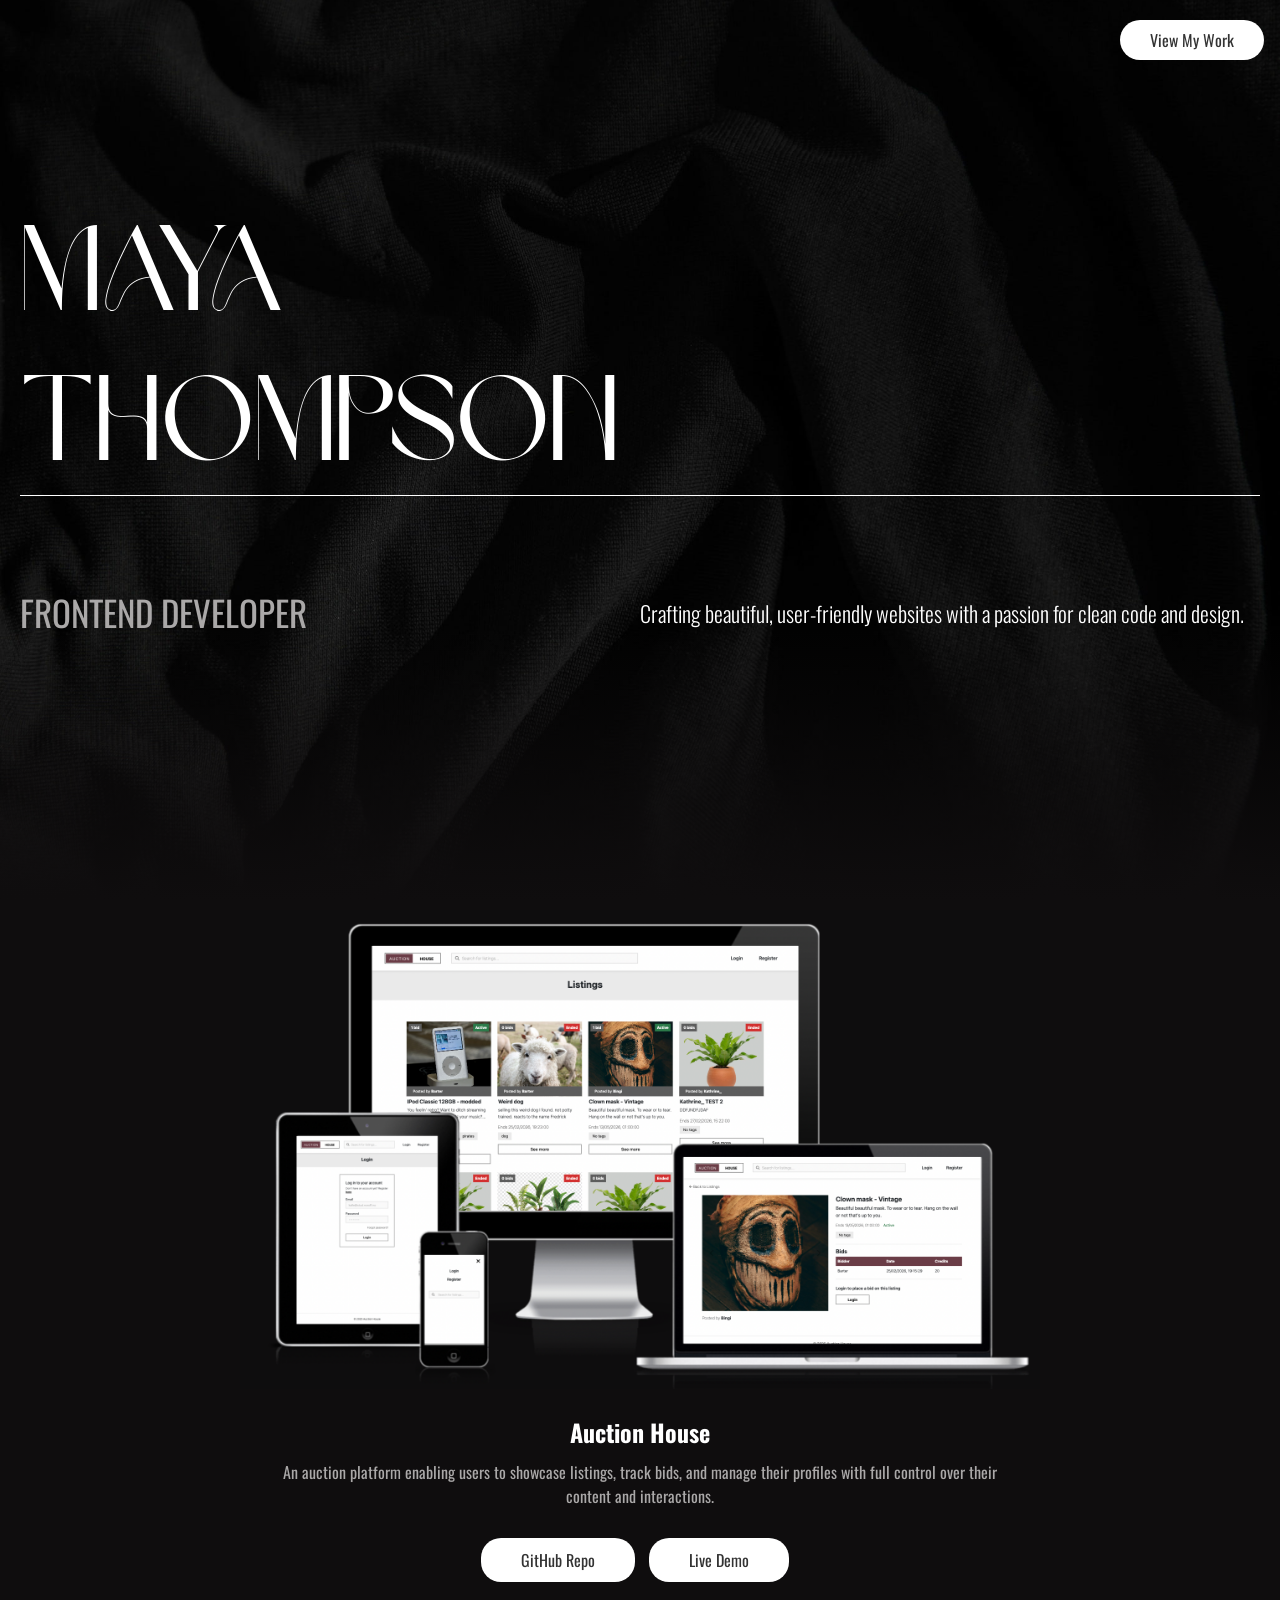
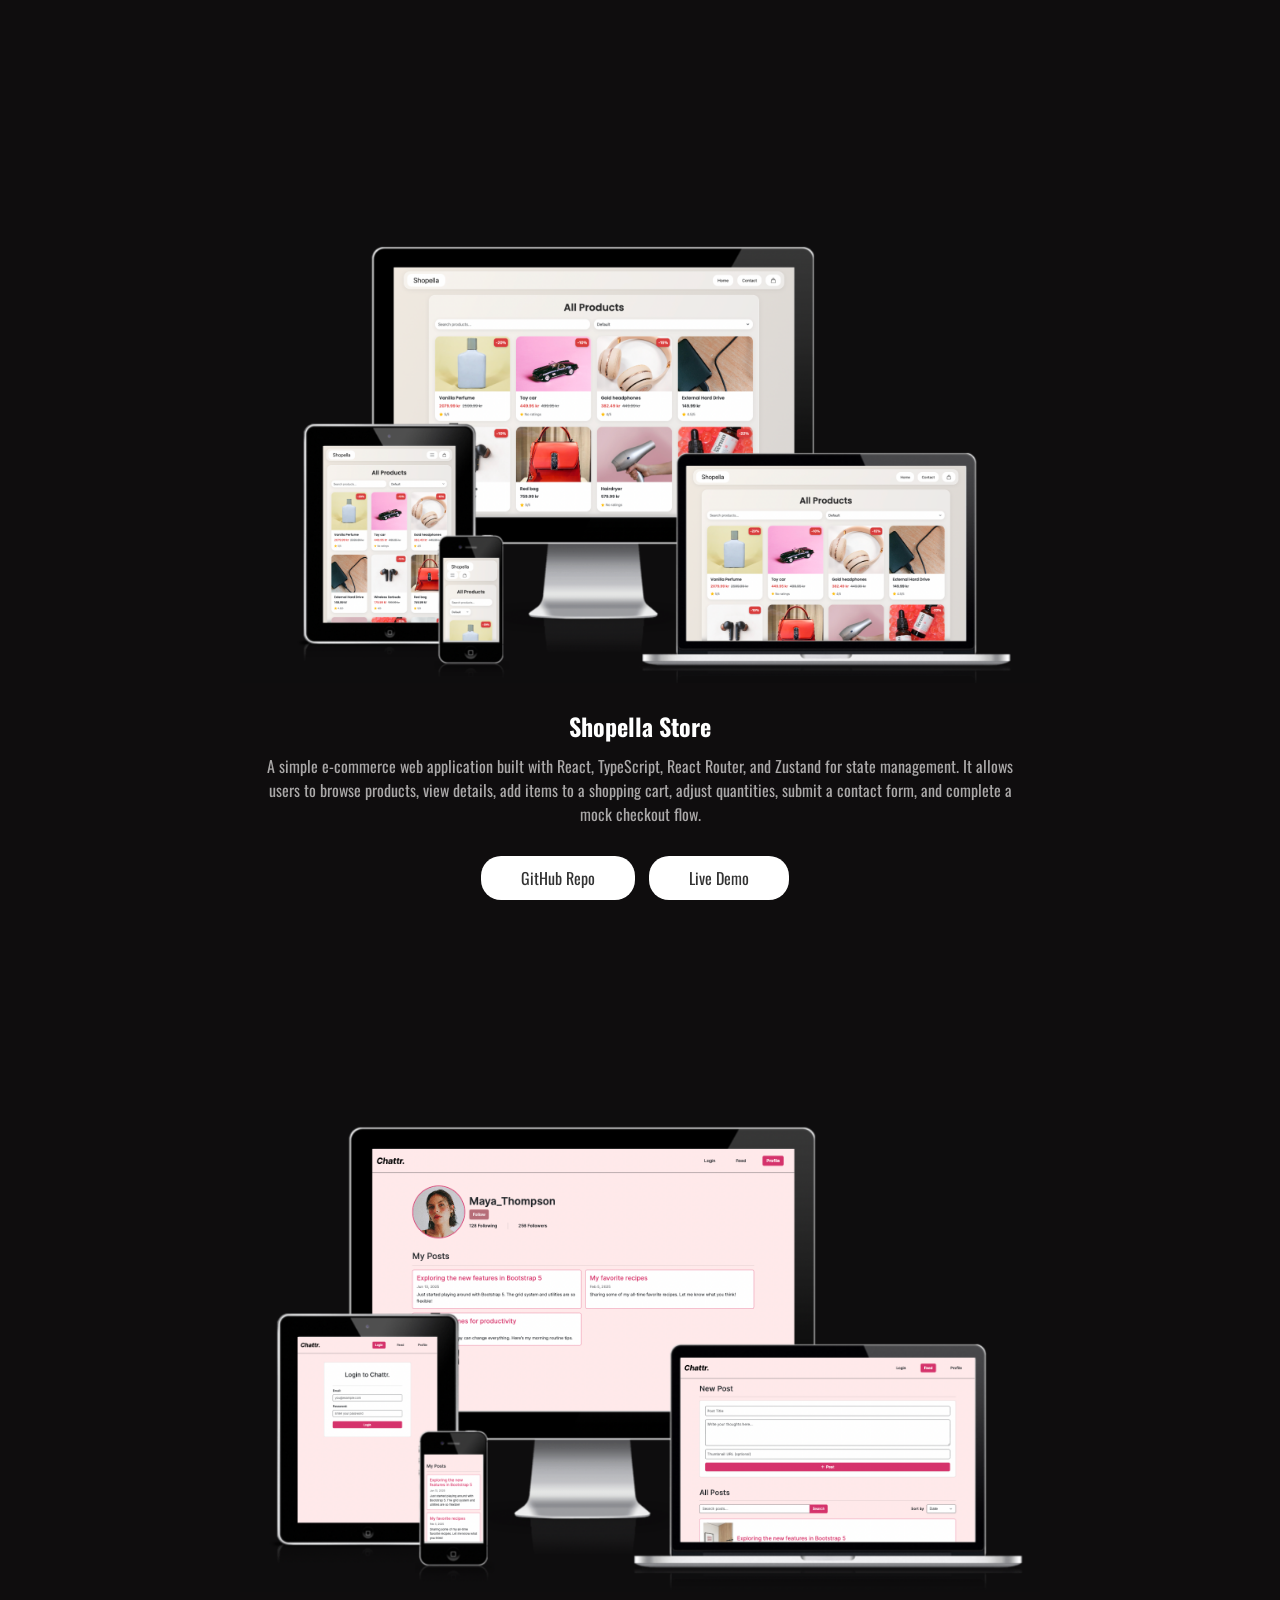
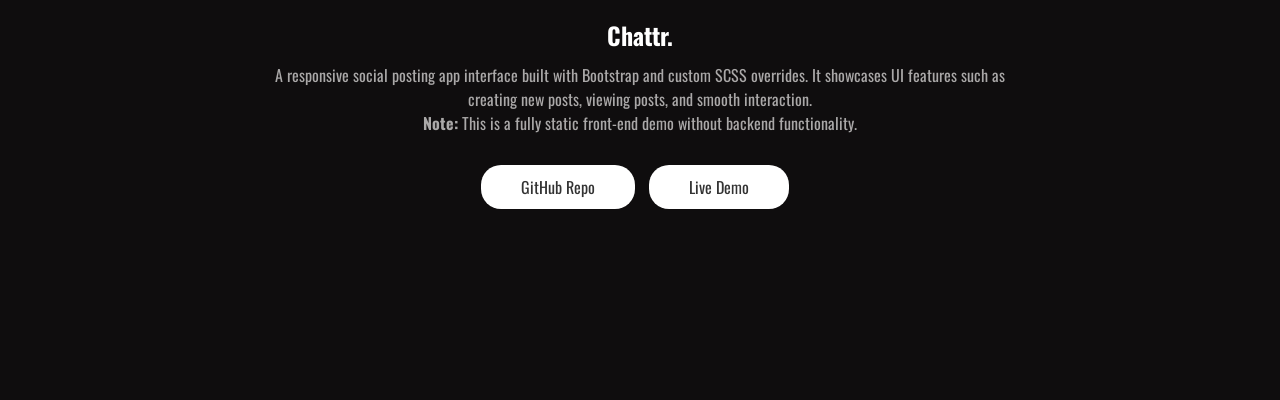
==== commit fbb013c6: "create new html files for each project" ====
--- a/index.html
+++ b/index.html
@@ -104,7 +104,7 @@
         <div class="project-thumbnail">
           <img
             id="img3"
-            src="assets/images/por3.jpg"
+            src="assets/images/chattr.png"
             alt="Project 3 Thumbnail"
           />
         </div>
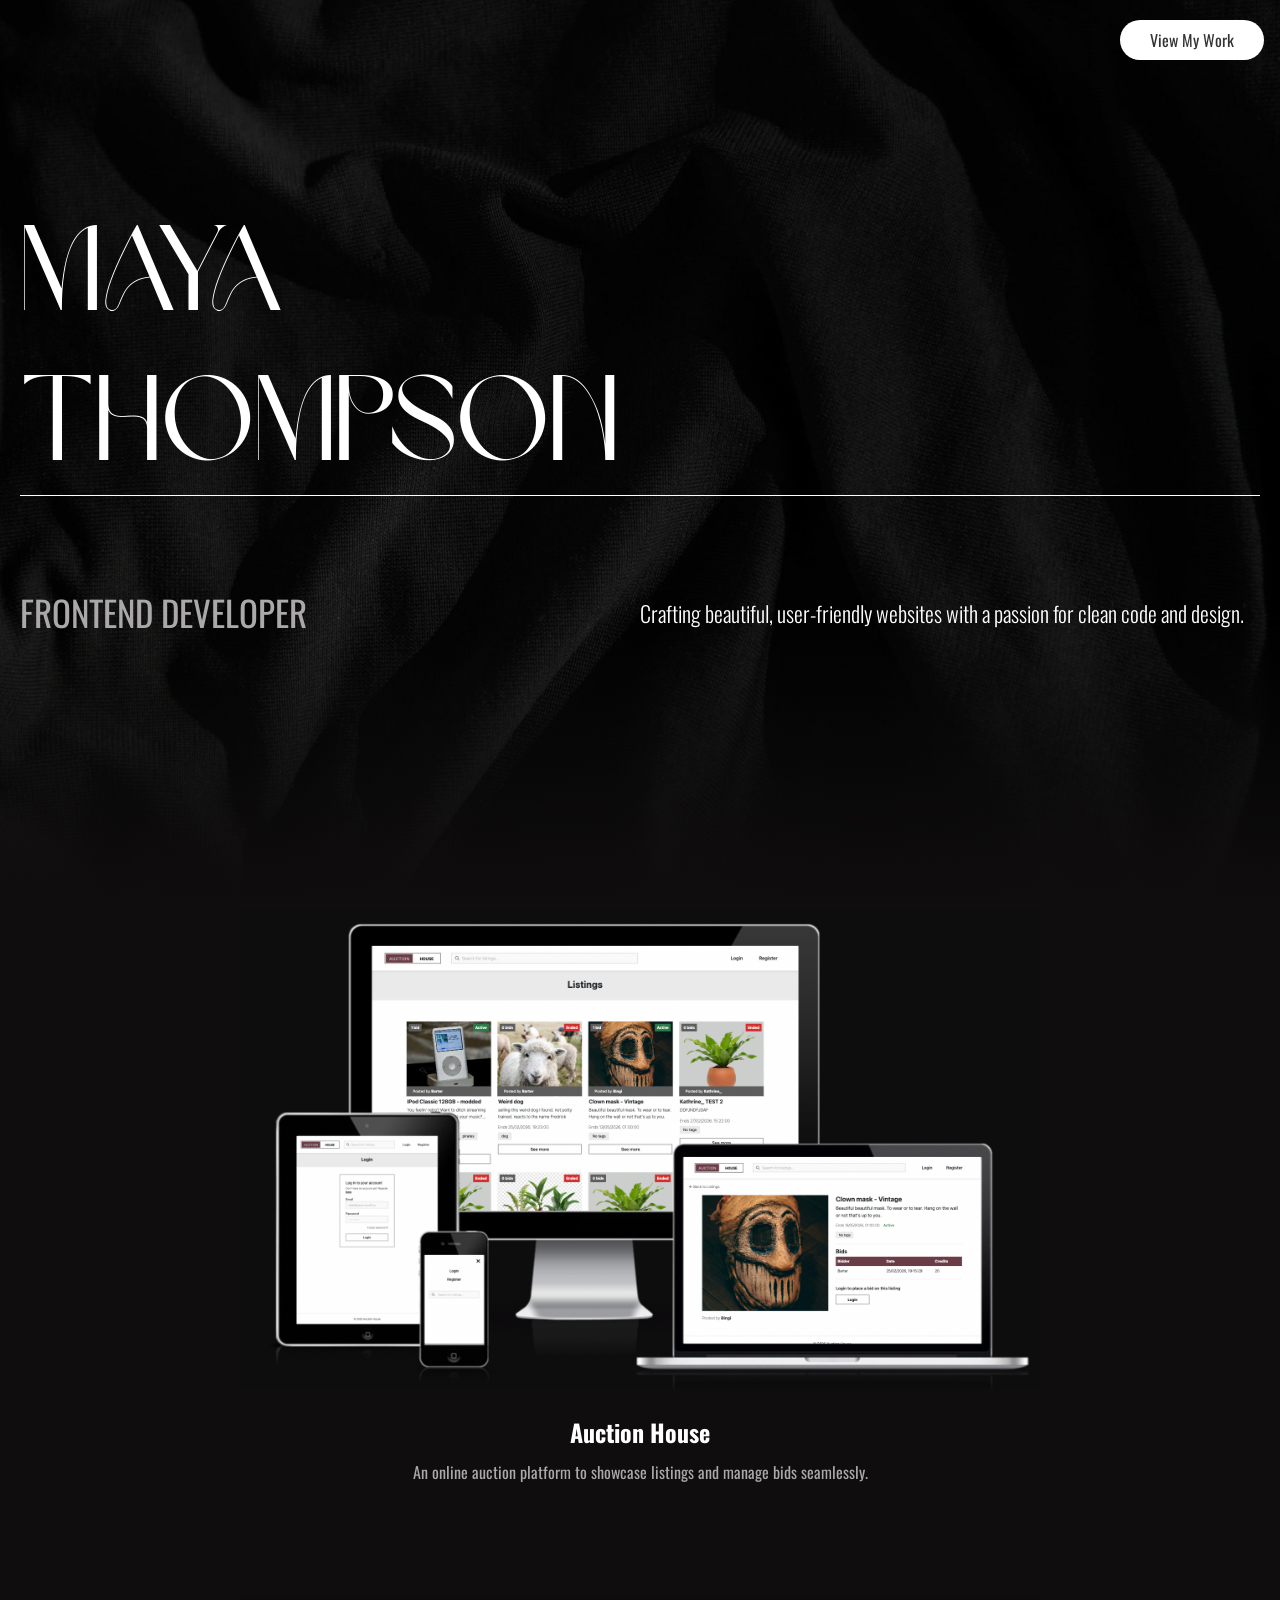
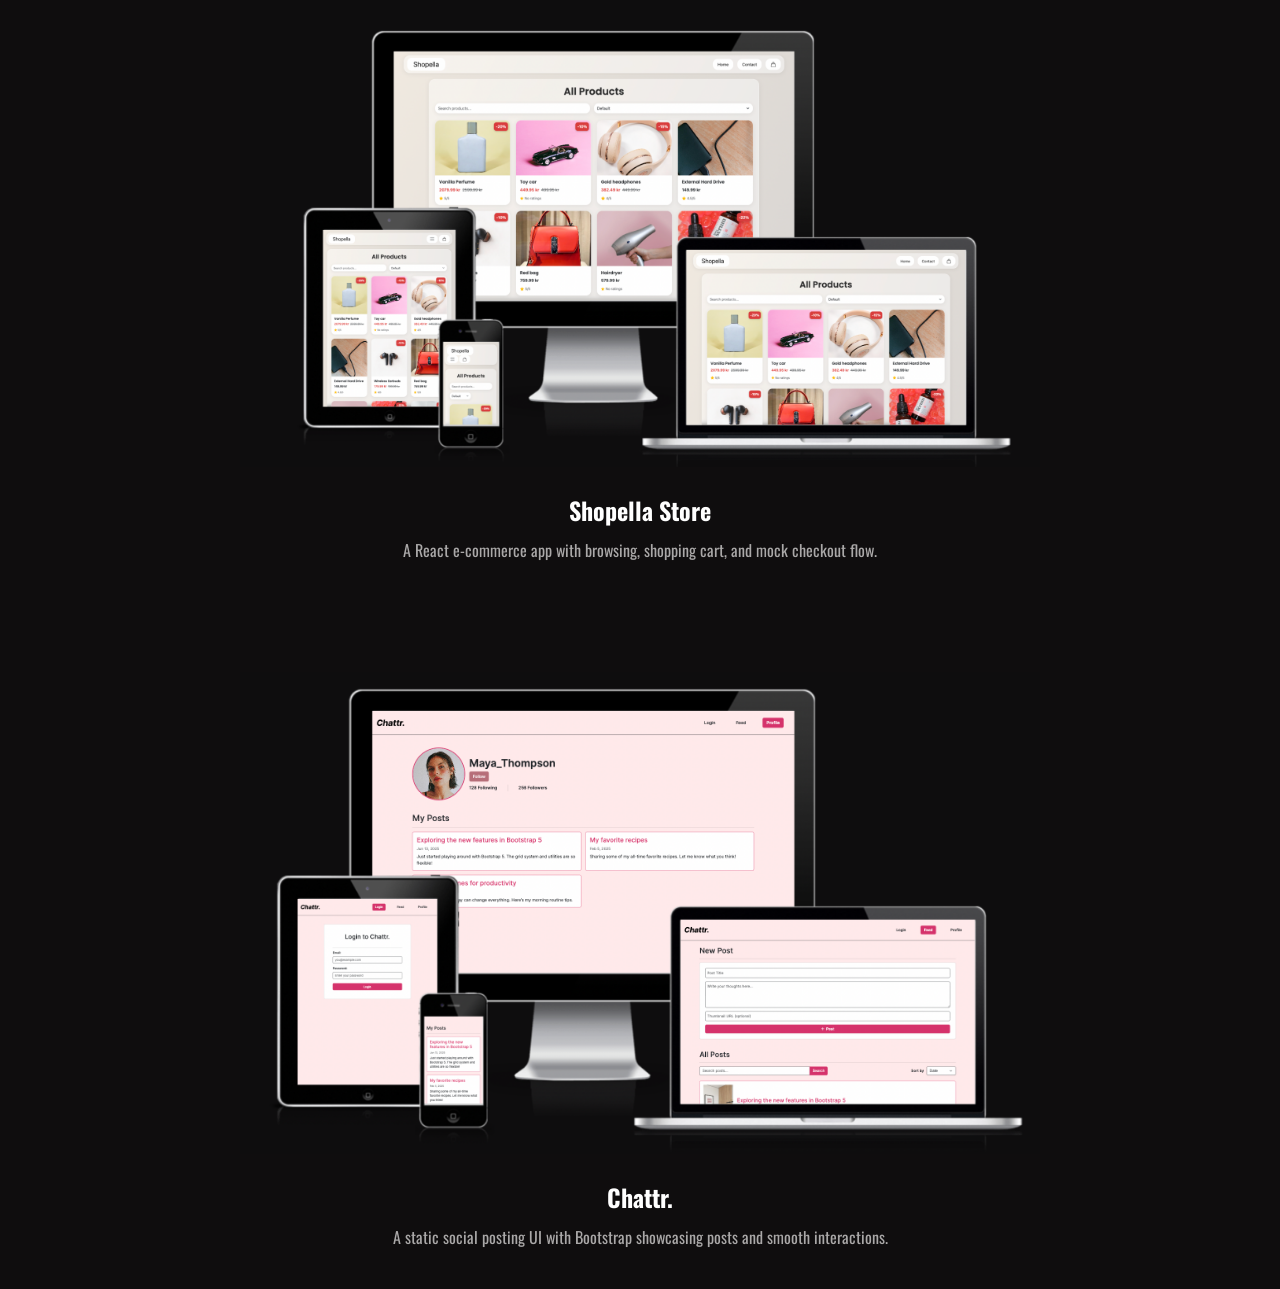
==== commit 015515e3: "update styling on home page and remove parallax scrolling" ====
--- a/index.html
+++ b/index.html
@@ -37,99 +37,53 @@
         </div>
       </div>
     </section>
-    <section class="portfolio" id="portfolio" data-speed="0.3">
+    <section class="portfolio" id="portfolio">
       <div class="project-card">
-        <div class="project-thumbnail">
-          <img src="assets/images/auction.png" alt="Project 1 Thumbnail" />
-        </div>
-        <div class="project-info">
-          <h2>Auction House</h2>
-          <p>
-            An auction platform enabling users to showcase listings, track bids,
-            and manage their profiles with full control over their content and
-            interactions.
-          </p>
-          <a
-            href="https://github.com/Mayamariaruth/auctionhouse"
-            class="btn"
-            target="_blank"
-            >GitHub Repo</a
-          >
-          <a
-            href="https://mayamariaruth.github.io/auctionhouse/"
-            class="btn"
-            target="_blank"
-            >Live Demo</a
-          >
-        </div>
+        <a href="auction.html" class="project-link">
+          <div class="project-thumbnail">
+            <img
+              src="assets/images/auction.png"
+              alt="Auction House Thumbnail"
+            />
+          </div>
+          <div class="project-info">
+            <h2>Auction House</h2>
+            <p>
+              An online auction platform to showcase listings and manage bids
+              seamlessly.
+            </p>
+          </div>
+        </a>
       </div>
-    </section>
 
-    <section class="portfolio" data-speed="0.3">
       <div class="project-card">
-        <div class="project-thumbnail">
-          <img
-            id="img2"
-            src="assets/images/shop.png"
-            alt="Project 2 Thumbnail"
-          />
-        </div>
-        <div class="project-info">
-          <h2>Shopella Store</h2>
-          <p>
-            A simple e-commerce web application built with React, TypeScript,
-            React Router, and Zustand for state management. It allows users to
-            browse products, view details, add items to a shopping cart, adjust
-            quantities, submit a contact form, and complete a mock checkout
-            flow.
-          </p>
-          <a
-            href="https://github.com/NoroffFEU/jsfw-2025-v1-javascript-frameworks-ca"
-            class="btn"
-            target="_blank"
-            >GitHub Repo</a
-          >
-          <a
-            href="https://shopellastore.netlify.app/"
-            class="btn"
-            target="_blank"
-            >Live Demo</a
-          >
-        </div>
+        <a href="shopella.html" class="project-link">
+          <div class="project-thumbnail">
+            <img src="assets/images/shop.png" alt="Shopella Store Thumbnail" />
+          </div>
+          <div class="project-info">
+            <h2>Shopella Store</h2>
+            <p>
+              A React e-commerce app with browsing, shopping cart, and mock
+              checkout flow.
+            </p>
+          </div>
+        </a>
       </div>
-    </section>
 
-    <section class="portfolio" data-speed="0.3">
       <div class="project-card">
-        <div class="project-thumbnail">
-          <img
-            id="img3"
-            src="assets/images/chattr.png"
-            alt="Project 3 Thumbnail"
-          />
-        </div>
-        <div class="project-info">
-          <h2>Chattr.</h2>
-          <p>
-            A responsive social posting app interface built with Bootstrap and
-            custom SCSS overrides. It showcases UI features such as creating new
-            posts, viewing posts, and smooth interaction.
-            <br /><strong>Note:</strong> This is a fully static front-end demo
-            without backend functionality.
-          </p>
-          <a
-            href="https://github.com/Mayamariaruth/css-repo-cs"
-            class="btn"
-            target="_blank"
-            >GitHub Repo</a
-          >
-          <a
-            href="https://mayamariaruth.github.io/css-repo-cs/"
-            class="btn"
-            target="_blank"
-            >Live Demo</a
-          >
-        </div>
+        <a href="chattr.html" class="project-link">
+          <div class="project-thumbnail">
+            <img src="assets/images/chattr.png" alt="Chattr App Thumbnail" />
+          </div>
+          <div class="project-info">
+            <h2>Chattr.</h2>
+            <p>
+              A static social posting UI with Bootstrap showcasing posts and
+              smooth interactions.
+            </p>
+          </div>
+        </a>
       </div>
     </section>
   </body>
--- a/css/styles.css
+++ b/css/styles.css
@@ -16,7 +16,7 @@
 body {
   min-height: 100vh;
   overflow-x: hidden;
-  overflow-y: hidden;
+  overflow-y: auto;
   scroll-behavior: smooth;
 }
 
@@ -125,17 +125,15 @@
   background-color: #aaa8a8;
 }
 
+/* Portfolio work */
 section.portfolio {
   position: relative;
   display: flex;
   justify-content: center;
   align-items: center;
   flex-direction: column;
+  gap: 70px;
   width: 100%;
-  height: 100vh;
-  overflow: hidden;
-  scroll-snap-align: start;
-  scroll-snap-type: y mandatory;
   padding-top: 10px;
 }
 
@@ -143,7 +141,6 @@
   width: 80%;
   height: 100%;
   max-width: 800px;
-  overflow: hidden;
   transition: transform 0.3s ease-in-out;
 }
 
@@ -176,6 +173,17 @@
   font-size: 1rem;
   color: #aaa8a8;
   margin-bottom: 20px;
+}
+
+.project-card a.project-link {
+  text-decoration: none;
+  color: inherit;
+  display: block;
+}
+
+.project-card a.project-link:hover {
+  transform: scale(1.02);
+  transition: transform 0.3s ease-in-out;
 }
 
 .btn {
@@ -194,13 +202,6 @@
   background-color: #aaa8a8;
 }
 
-/* Parallax Effect */
-section.portfolio {
-  position: relative;
-  will-change: transform;
-  transition: transform 0.1s linear;
-}
-
 /* Media Queries */
 @media (min-width: 768px) {
   .intro h1 {
